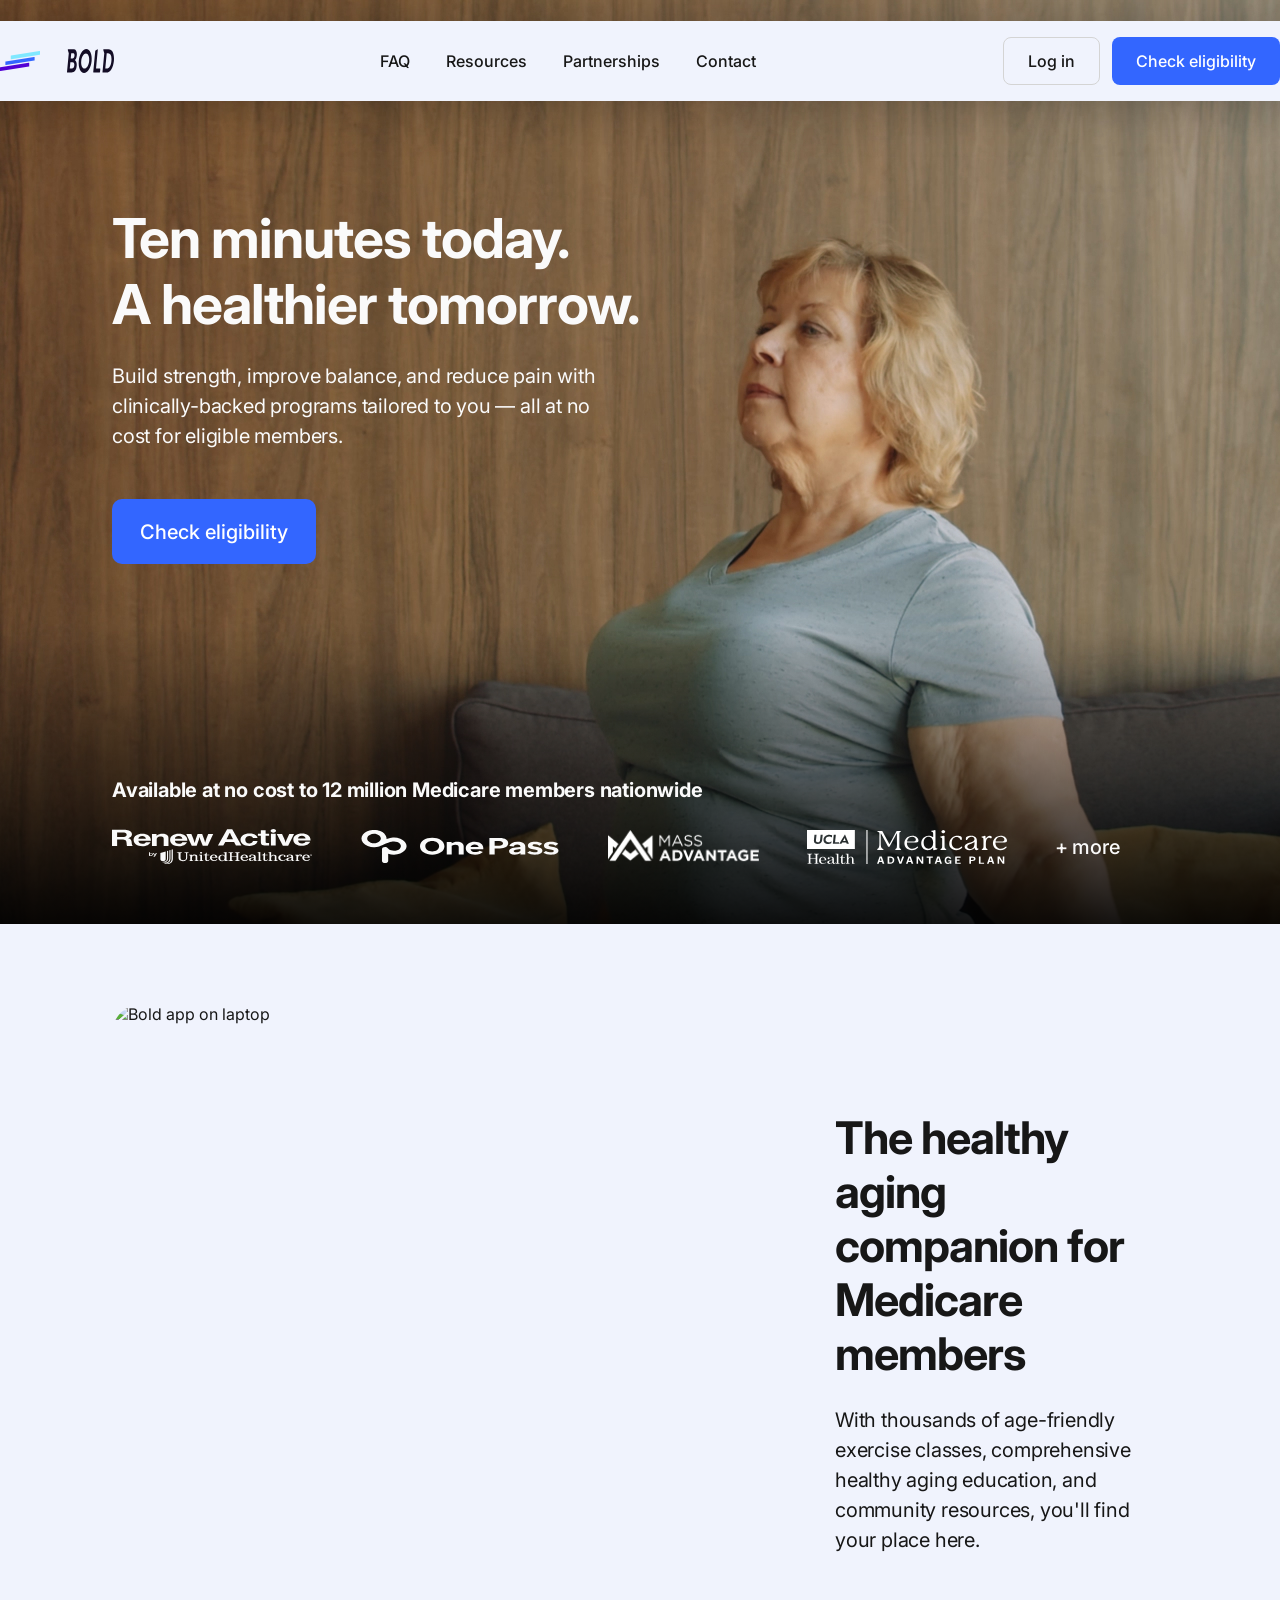
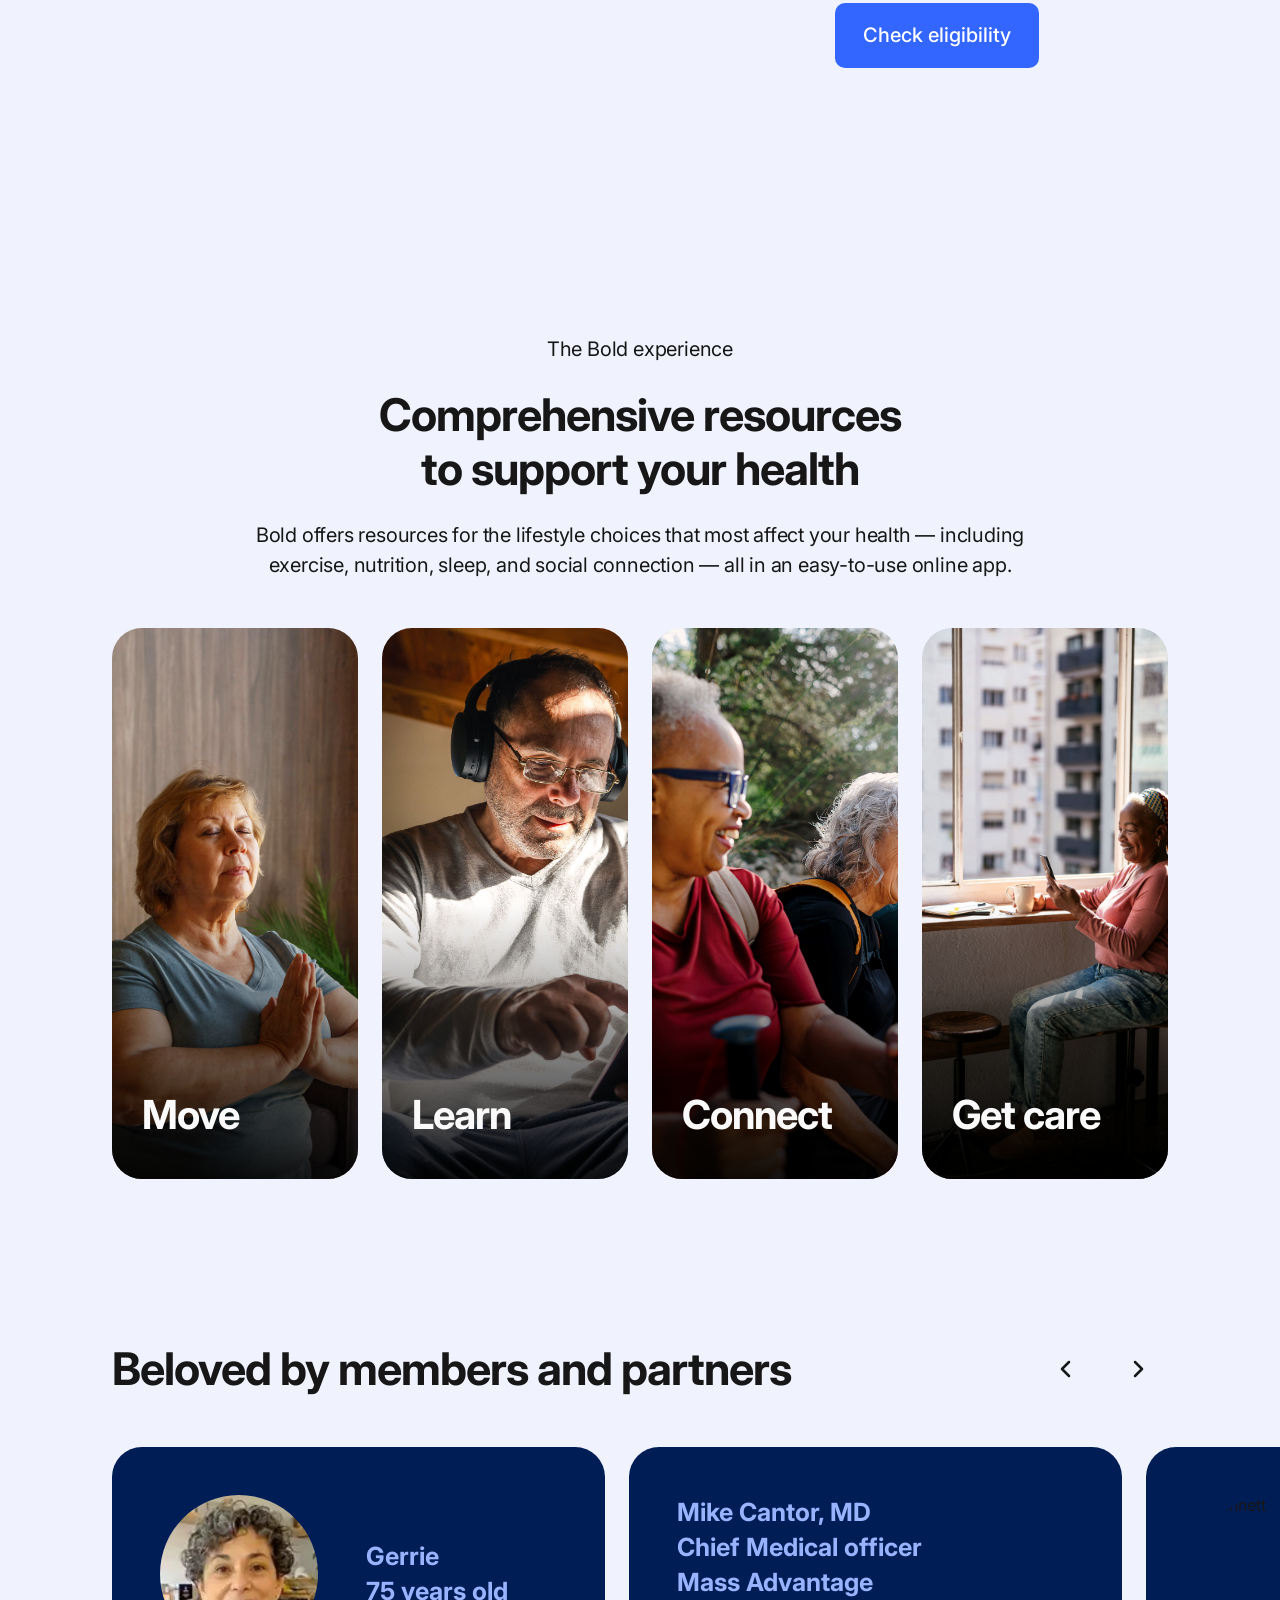
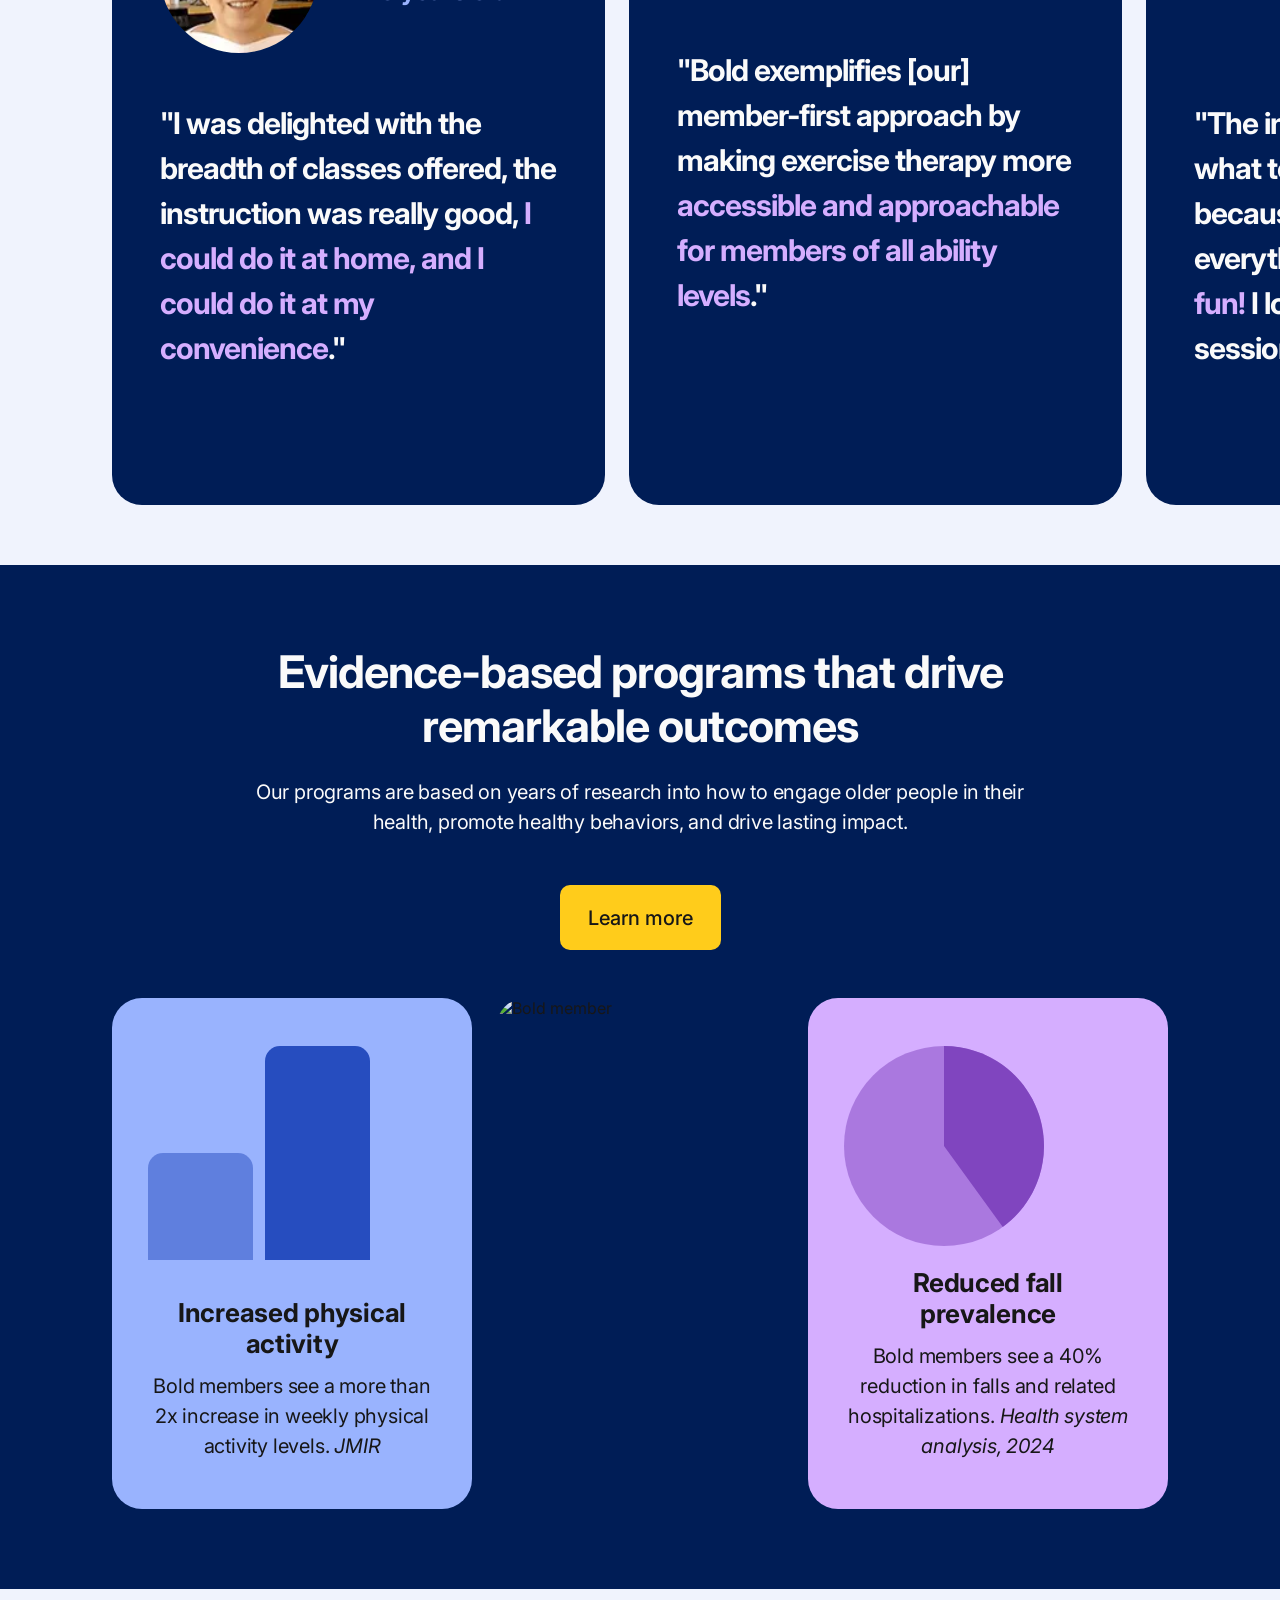
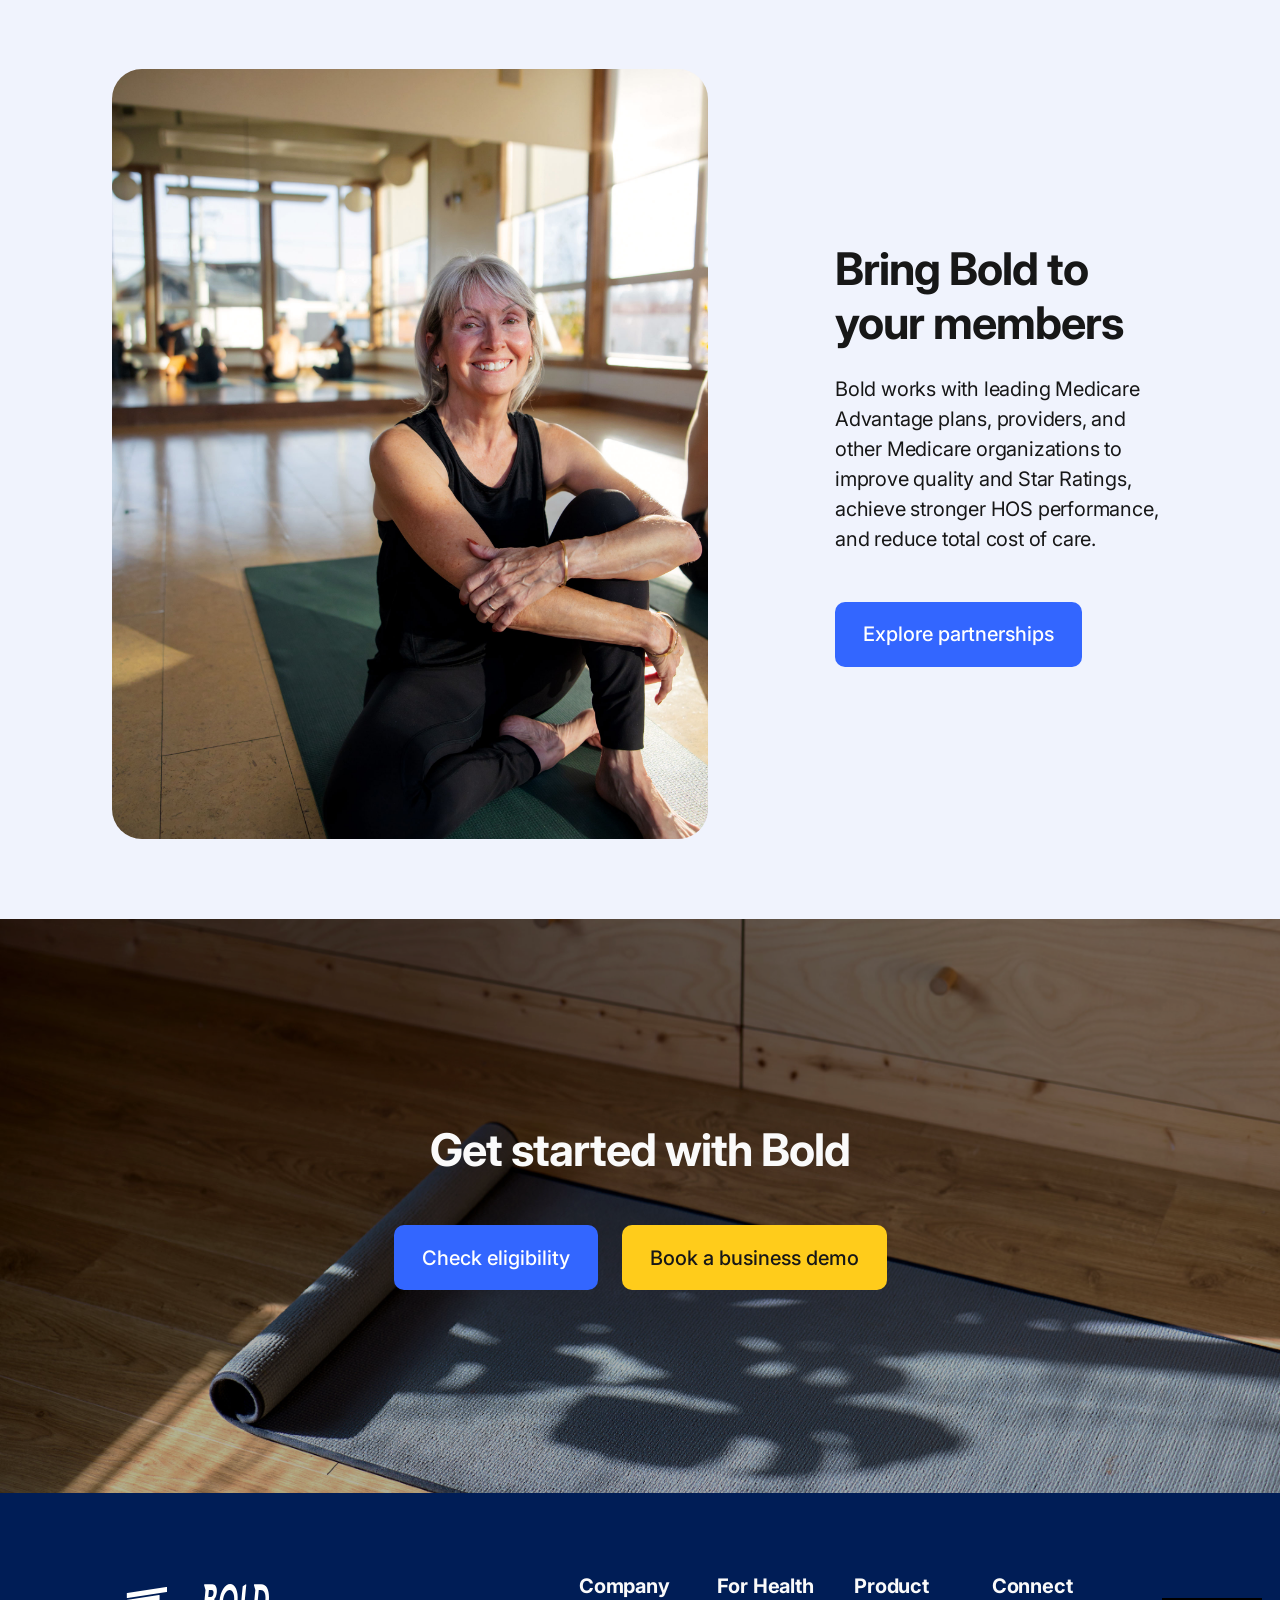
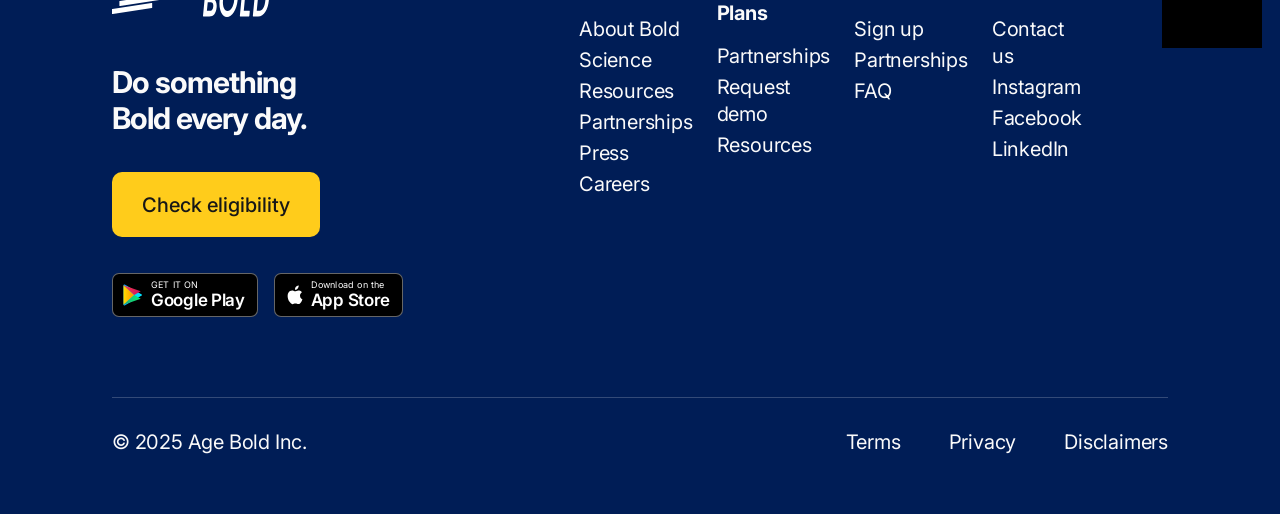
==== dynamic-header/index.html @ 6c3a30f9 "uploading folder dynamic header" ====
<!DOCTYPE html>
<html lang="en">
<head>
  <meta charset="UTF-8" />
  <meta name="viewport" content="width=device-width, initial-scale=1.0" />
  <title>Bold – Ten minutes today. A healthier tomorrow.</title>
  <link rel="preconnect" href="https://fonts.googleapis.com" />
  <link rel="preconnect" href="https://fonts.gstatic.com" crossorigin />
  <link href="https://fonts.googleapis.com/css2?family=Inter:wght@400;500;600;700;800;900&display=swap" rel="stylesheet" />
  <style>
    /* ── RESET ─────────────────────────────────────────── */
    *, *::before, *::after { box-sizing: border-box; margin: 0; padding: 0; }
    html { scroll-behavior: smooth; }
    body {
      font-family: 'Inter', system-ui, -apple-system, sans-serif;
      background: #f0f3fd;
      color: #171717;
      -webkit-font-smoothing: antialiased;
      min-width: 1280px;
    }
    img { display: block; }
    a { text-decoration: none; color: inherit; }
    button { cursor: pointer; font-family: inherit; border: none; background: none; }

    /* ── SHARED BUTTONS ─────────────────────────────────── */
    .btn-blue {
      display: inline-flex; align-items: center; justify-content: center;
      background: #3366ff; color: #fff;
      font-size: 20px; font-weight: 500; font-family: 'Inter', sans-serif;
      border-radius: 10px; height: 65px; padding: 0 28px;
      border: none; cursor: pointer; transition: background .15s;
      white-space: nowrap;
    }
    .btn-blue:hover { background: #2255ee; }
    .btn-yellow {
      display: inline-flex; align-items: center; justify-content: center;
      background: #ffcc1b; color: #171717;
      font-size: 20px; font-weight: 500; font-family: 'Inter', sans-serif;
      border-radius: 10px; height: 65px; padding: 0 28px;
      border: none; cursor: pointer; white-space: nowrap;
    }

    /* ── FLOATING NAV ──────────────────────────────────── */
    .nav-wrap {
      position: fixed; top: 21px; left: 50%;
      transform: translateX(-50%);
      width: 1360px; z-index: 100;
    }
    .nav-bar {
      background: #f0f3fd;
      border-radius: 10px;
      box-shadow: 0 4px 50px rgba(0, 0, 0, 0.25);
      height: 80px;
      display: flex; align-items: center;
      padding: 0 40px;
    }
    /* Logo: exact Figma structure — wrapper divs + image fills */
    .nav-logo {
      position: relative; width: 133px; height: 40px;
      flex-shrink: 0; display: block; overflow: hidden;
    }
    .nav-logo-lines {
      position: absolute; top: 0; right: 69.76%; bottom: 0; left: 0;
    }
    .nav-logo-lines img,
    .nav-logo-text img {
      position: absolute; inset: 0;
      width: 100%; height: 100%; max-width: none; object-fit: contain;
    }
    .nav-logo-text {
      position: absolute; top: 20.94%; right: 0; bottom: 20.53%; left: 36.57%;
    }
    .nav-links {
      display: flex; align-items: center; gap: 4px;
      margin: 0 auto;
    }
    .nav-links a {
      padding: 12px 16px;
      font-size: 16px; font-weight: 500; color: #171717;
      border-radius: 12px; transition: background .15s;
    }
    .nav-links a:hover { background: rgba(0, 0, 0, 0.06); }
    .nav-actions { display: flex; gap: 12px; align-items: center; flex-shrink: 0; }
    .nav-login {
      border: 1px solid #d4d4d4; border-radius: 8px;
      font-size: 16px; font-weight: 500; color: #171717;
      padding: 0 24px; height: 48px; background: transparent;
      display: inline-flex; align-items: center;
    }
    .nav-signup {
      background: #3366ff; border-radius: 8px;
      font-size: 16px; font-weight: 500; color: #fff;
      padding: 0 24px; height: 48px;
      display: inline-flex; align-items: center;
      transition: background .15s;
    }
    .nav-signup:hover { background: #2255ee; }
    .nav-enroll { display: none; }
    .nav-hamburger { display: none; }

    /* ── HERO ───────────────────────────────────────────── */
    .hero {
      position: relative; width: 100%; height: 924px; overflow: hidden;
      background: #2a2118; /* dark warm fallback while photo loads */
    }
    .hero-bg {
      position: absolute; inset: 0;
      width: 100%; height: 100%; object-fit: cover; object-position: center;
      max-width: none;
    }
    .hero-gradient {
      position: absolute; bottom: 0; left: 0; right: 0; height: 300px;
      background: linear-gradient(to bottom, rgba(0,0,0,0) 0%, rgba(0,0,0,0.9) 100%);
      pointer-events: none;
    }
    .hero-content {
      position: absolute; left: 112px; top: 205px; width: 568px;
    }
    .hero-title {
      font-size: 55px; font-weight: 700; color: #fafafa;
      line-height: 1.2; letter-spacing: -1px;
      margin-bottom: 24px;
    }
    .hero-sub {
      font-size: 20px; font-weight: 400; color: #fafafa;
      line-height: 30px; letter-spacing: -0.2px;
      max-width: 503px; margin-bottom: 48px;
    }
    .hero-bottom {
      position: absolute; left: 112px; bottom: 60px;
    }
    .hero-available {
      font-size: 20px; font-weight: 700; color: #fafafa;
      letter-spacing: -0.2px; line-height: 30px; margin-bottom: 24px;
    }
    .hero-partners {
      display: flex; align-items: center; gap: 48px;
    }
    .hero-partners img { height: 35px; width: auto; max-width: 200px; }
    .hero-more {
      font-size: 20px; font-weight: 500; color: #fafafa; letter-spacing: -0.2px;
    }
    .hero-bg-mobile { display: none; }
    .hero-partners-strip { display: none; }
    .res-card-content { display: none; }
    .res-carousel-nav { display: none; }
    .mobile-menu { display: none; }

    /* ── MODULE 2 – HEALTHY AGING ───────────────────────── */
    .mod-healthy {
      background: #f0f3fd;
      padding: 80px 0;
    }
    .mod-healthy-inner {
      max-width: 1440px; margin: 0 auto; padding: 0 112px;
      display: flex; align-items: center; gap: 127px;
    }
    .mod-photo-frame {
      width: 596px; height: 770px;
      border-radius: 30px; overflow: hidden;
      flex-shrink: 0; position: relative;
    }
    .mod-photo-frame img {
      position: absolute;
      width: 100%; height: 100%; object-fit: cover;
      max-width: none;
    }
    .mod-text { flex: 1; }
    .section-title {
      font-size: 45px; font-weight: 700; color: #171717;
      line-height: 1.2; letter-spacing: -1px; margin-bottom: 24px;
    }
    .section-body {
      font-size: 20px; font-weight: 400; color: #171717;
      line-height: 30px; letter-spacing: -0.2px; margin-bottom: 48px;
    }

    /* ── RESOURCES ─────────────────────────────────────── */
    .resources {
      background: #f0f3fd;
      padding: 0 0 80px;
    }
    .resources-inner {
      max-width: 1440px; margin: 0 auto; padding: 0 112px;
    }
    .resources-header {
      max-width: 802px; margin: 0 auto 48px; text-align: center;
      padding-top: 80px;
    }
    .resources-eyebrow {
      font-size: 20px; font-weight: 400; color: #171717;
      letter-spacing: -0.2px; line-height: 30px; margin-bottom: 24px;
    }
    .resources-title {
      font-size: 45px; font-weight: 700; color: #171717;
      line-height: 1.2; letter-spacing: -1px; margin-bottom: 24px;
    }
    .resources-body {
      font-size: 20px; font-weight: 400; color: #171717;
      line-height: 30px; letter-spacing: -0.2px;
    }
    .resource-cards { }
    .resource-cards-inner {
      display: flex; gap: 24px;
    }
    .res-card {
      flex: 1; height: 551px; border-radius: 30px; overflow: hidden;
      position: relative; display: flex; align-items: flex-end; padding: 30px 30px 40px;
    }
    .res-card-bg {
      position: absolute; inset: 0;
      width: 100%; height: 100%; object-fit: cover; max-width: none;
    }
    .res-card-grad {
      position: absolute; inset: 0;
      background: linear-gradient(to bottom, rgba(0,0,0,0) 50%, rgba(0,0,0,0.9) 100%);
    }
    .res-card-label {
      position: relative; z-index: 1;
      font-size: 40px; font-weight: 700; color: #fafafa;
      letter-spacing: -1px; line-height: 1.2;
    }

    /* ── TESTIMONIALS ──────────────────────────────────── */
    .testimonials {
      background: #f0f3fd;
      padding: 80px 0 60px;
    }
    .testi-header {
      max-width: 1440px; margin: 0 auto; padding: 0 112px 48px;
      display: flex; align-items: center; justify-content: space-between;
    }
    .testi-heading {
      font-size: 45px; font-weight: 700; color: #171717;
      letter-spacing: -1px; line-height: 1.2;
    }
    .testi-nav-btns { display: flex; gap: 12px; }
    .testi-nav-btn {
      width: 60px; height: 60px; border-radius: 50%;
      display: flex; align-items: center; justify-content: center;
      transition: background .15s; flex-shrink: 0;
    }
    .testi-nav-btn:hover { background: rgba(0,0,0,0.08); }
    .testi-track-wrap {
      overflow: hidden; padding: 0 112px;
    }
    .testi-track {
      display: flex; gap: 24px;
      transition: transform 0.4s cubic-bezier(.4,0,.2,1);
    }
    .testi-card {
      flex-shrink: 0; width: 493px; height: 658px;
      background: #001d56; border-radius: 30px;
      padding: 48px; display: flex; flex-direction: column; gap: 48px;
    }
    .testi-person {
      display: flex; align-items: center; gap: 48px;
    }
    .testi-avatar {
      width: 158px; height: 158px; border-radius: 50%;
      overflow: hidden; flex-shrink: 0;
    }
    .testi-avatar img {
      width: 100%; height: 100%; object-fit: cover;
    }
    .testi-name {
      font-size: 25px; font-weight: 700; color: #99b3fe; line-height: 35px;
    }
    .testi-quote {
      font-size: 30px; font-weight: 700; color: #fafafa;
      line-height: 45px; letter-spacing: -1px;
    }
    .testi-quote .hl { color: #d5aeff; }

    /* ── EVIDENCE ──────────────────────────────────────── */
    .evidence {
      background: #001d56;
      padding: 80px 0;
    }
    .evidence-inner {
      max-width: 1440px; margin: 0 auto; padding: 0 112px;
    }
    .evidence-header {
      max-width: 802px; margin: 0 auto 48px; text-align: center;
    }
    .evidence-title {
      font-size: 45px; font-weight: 700; color: #fafafa;
      line-height: 1.2; letter-spacing: -1px; margin-bottom: 24px;
    }
    .evidence-body {
      font-size: 20px; font-weight: 400; color: #fafafa;
      line-height: 30px; letter-spacing: -0.2px; margin-bottom: 48px;
    }
    .evidence-cards {
      display: flex; gap: 24px; min-height: 511px;
    }
    .ev-card {
      flex: 1; border-radius: 30px; overflow: hidden;
      position: relative; min-height: 511px;
    }
    .ev-card-periwinkle {
      background: #99b3fe;
      display: flex; flex-direction: column; padding: 48px 36px;
    }
    .ev-card-lavender {
      background: #d5aeff;
      display: flex; flex-direction: column; padding: 48px 36px;
    }
    .ev-bar-chart {
      display: flex; align-items: flex-end; gap: 12px;
      height: 214px; margin-bottom: 12px;
    }
    .ev-bar {
      width: 105px;
      border-radius: 15px 15px 0 0;
    }
    .ev-stat-title {
      font-size: 26px; font-weight: 700; color: #171717;
      letter-spacing: -0.26px; line-height: 1.2;
      text-align: center; margin-top: auto; margin-bottom: 12px;
    }
    .ev-stat-body {
      font-size: 20px; font-weight: 400; color: #171717;
      line-height: 30px; letter-spacing: -0.2px; text-align: center;
    }
    .ev-card-photo img {
      position: absolute; inset: 0;
      width: 100%; height: 100%; object-fit: cover; max-width: none;
    }
    .ev-pie { width: 200px; height: 200px; margin-bottom: 12px; }

    /* ── BRING BOLD ────────────────────────────────────── */
    .bring {
      background: #f0f3fd;
      padding: 80px 0;
    }
    .bring-inner {
      max-width: 1440px; margin: 0 auto; padding: 0 112px;
      display: flex; align-items: center; gap: 127px;
    }
    .bring-photo {
      width: 596px; height: 770px;
      border-radius: 30px; overflow: hidden;
      flex-shrink: 0; position: relative;
    }
    .bring-photo img {
      position: absolute; inset: 0;
      width: 100%; height: 100%; object-fit: cover; max-width: none;
    }
    .bring-text { flex: 1; }

    /* ── GET STARTED CTA ───────────────────────────────── */
    .cta {
      position: relative; height: 574px; overflow: hidden;
    }
    .cta-bg {
      position: absolute; inset: 0; background: #99b3fe;
    }
    .cta-bg img {
      position: absolute; inset: 0;
      width: 100%; height: 100%; object-fit: cover; max-width: none;
    }
    .cta-overlay {
      position: absolute; inset: 0;
      background: rgba(0, 0, 0, 0.3);
    }
    .cta-content {
      position: relative; z-index: 1; height: 100%;
      display: flex; flex-direction: column;
      align-items: center; justify-content: center; gap: 48px;
    }
    .cta-title {
      font-size: 45px; font-weight: 700; color: #fafafa;
      letter-spacing: -1px; text-align: center;
    }
    .cta-btns { display: flex; gap: 24px; }

    /* ── FOOTER ────────────────────────────────────────── */
    .footer {
      background: #001d56;
      padding: 80px 0 60px;
    }
    .footer-inner {
      max-width: 1440px; margin: 0 auto; padding: 0 112px;
    }
    .footer-top {
      display: flex; gap: 80px; margin-bottom: 80px; align-items: flex-start;
    }
    .footer-brand { flex-shrink: 0; width: 387px; }
    .footer-logo {
      position: relative; width: 183px; height: 55px;
      display: block; margin-bottom: 36px; overflow: hidden;
    }
    .footer-logo .logo-lines {
      position: absolute; top: 0; left: 0; right: 70%; bottom: 0;
    }
    .footer-logo .logo-text {
      position: absolute; top: 20%; left: 36%; right: 0; bottom: 20%;
    }
    .footer-logo .logo-lines img,
    .footer-logo .logo-text img {
      position: absolute; inset: 0;
      width: 100%; height: 100%; max-width: none; object-fit: contain;
    }
    .footer-tagline {
      font-size: 30px; font-weight: 700; color: #fafafa;
      line-height: 1.2; letter-spacing: -1px; margin-bottom: 36px;
    }
    .footer-badges {
      display: flex; gap: 16px; margin-top: 36px;
    }
    .store-badge {
      display: inline-flex; align-items: center; gap: 8px;
      background: #000; border: 1px solid rgba(255,255,255,0.4);
      border-radius: 7px; padding: 6px 12px 6px 10px;
      text-decoration: none; color: #fff; height: 44px;
      flex-shrink: 0;
    }
    .store-badge:hover { background: #1a1a1a; }
    .store-badge-icon { flex-shrink: 0; display: flex; align-items: center; }
    .store-badge-text { display: flex; flex-direction: column; }
    .store-badge-small { font-size: 9px; font-weight: 400; color: #fff; line-height: 1.2; letter-spacing: 0.02em; }
    .store-badge-large { font-size: 17px; font-weight: 600; color: #fff; line-height: 1.1; letter-spacing: -0.3px; }
    .footer-cols {
      flex: 1; display: grid;
      grid-template-columns: repeat(4, 1fr); gap: 24px;
    }
    .footer-col-heading {
      font-size: 20px; font-weight: 700; color: #fafafa;
      letter-spacing: -0.2px; line-height: 1.35; margin-bottom: 16px;
      background: none; border: none; padding: 0; font-family: inherit;
      display: block; text-align: left; cursor: default;
    }
    .footer-caret { display: none; }
    .footer-col-links { display: block; }
    .footer-col a {
      display: block; font-size: 20px; font-weight: 400; color: #fafafa;
      letter-spacing: -0.2px; line-height: 1.35; margin-bottom: 4px;
      transition: color .15s;
    }
    .footer-col a:hover { color: #99b3fe; }
    .footer-trust {
      flex-shrink: 0; display: flex; flex-direction: column;
      align-items: flex-end; gap: 12px; justify-content: flex-end;
    }
    .footer-trust-row { display: flex; gap: 40px; }
    .footer-trust img { width: 100px; height: 100px; object-fit: contain; }
    .footer-divider {
      border: none; border-top: 1px solid rgba(255,255,255,0.2);
      margin: 0 0 32px;
    }
    .footer-bottom {
      display: flex; align-items: center; justify-content: space-between;
    }
    .footer-copy {
      font-size: 20px; font-weight: 400; color: #fafafa; letter-spacing: -0.2px;
    }
    .footer-legal { display: flex; gap: 48px; }
    .footer-legal a {
      font-size: 20px; font-weight: 400; color: #fafafa;
      letter-spacing: -0.2px; transition: color .15s;
    }
    .footer-legal a:hover { color: #99b3fe; }

/* ── MOBILE RESPONSIVE ─────────────────────────────── */
@media (max-width: 767px) {
  body { min-width: 0; }

  /* NAV */
  .nav-wrap {
    position: fixed; top: 0; left: 0; right: 0; width: 100%;
    transform: none;
  }
  .nav-bar {
    border-radius: 0; height: 50px; padding: 0 20px;
    border-bottom: 1px solid #e5e5e5; background: #fcfcfc;
    box-shadow: none;
    justify-content: space-between;
  }
  .nav-logo { width: 89px; height: 27px; }
  .nav-links { display: none; }
  .nav-login {
    display: inline-flex; height: auto;
    padding: 10px 12px; border-radius: 12px;
    font-size: 16px; font-weight: 600; color: #140d26;
    background: #fff; border: 1px solid #e5e5e5;
    box-shadow: 0 1px 2px rgba(16,24,40,0.05);
  }
  .nav-signup { display: none; }
  .nav-enroll {
    display: inline-flex; align-items: center; height: auto;
    padding: 10px 12px; border-radius: 12px;
    font-size: 16px; font-weight: 600; color: #fff;
    background: #3366ff; text-decoration: none;
  }
  .nav-hamburger {
    display: flex; align-items: center; justify-content: center;
    width: 30px; height: 30px; background: none; border: none;
    padding: 0; cursor: pointer;
  }
  .nav-hamburger img { width: 30px; height: 30px; }

  /* MOBILE MENU */
  .mobile-menu {
    position: fixed; top: 50px; left: 0; right: 0; bottom: 0;
    background: #fff; z-index: 99; padding: 24px 20px;
    display: none; flex-direction: column; gap: 0;
    border-top: 1px solid #e5e5e5;
  }
  .mobile-menu.open { display: flex; }
  .mobile-menu a:not(.btn-blue):not(.btn-ghost-mobile) {
    font-size: 18px; font-weight: 600; color: #171717;
    padding: 16px 0; border-bottom: 1px solid #f0f0f0;
    display: block;
  }
  .mobile-menu-btns {
    display: flex; flex-direction: column; gap: 12px;
    margin-top: 24px;
  }
  .btn-ghost-mobile {
    display: flex; align-items: center; justify-content: center;
    height: 48px; border: 1.5px solid #d4d4d4; border-radius: 10px;
    font-size: 16px; font-weight: 600; color: #171717;
  }
  .mobile-menu .btn-blue { height: 48px; font-size: 16px; width: 100%; border-radius: 10px; }

  /* HERO */
  .hero { height: 592px; margin-top: 50px; background: #2a2118; }
  .hero-bg { display: none; }
  .hero-bg-mobile {
    display: block;
    position: absolute; inset: 0;
    width: 100%; height: 100%; object-fit: cover; object-position: 70% center; max-width: none;
  }
  .hero-content {
    left: 25px; right: 25px; width: auto;
    top: auto; bottom: 49px;
  }
  .hero-title { font-size: 30px; line-height: 36px; letter-spacing: -0.5px; margin-bottom: 24px; }
  .hero-sub { font-size: 16px; line-height: 24px; letter-spacing: -0.16px; margin-bottom: 30px; max-width: none; }
  .hero-content .btn-blue { height: 48px; font-size: 16px; width: 100%; border-radius: 10px; }
  .hero-bottom { display: none; }
  .hero-gradient { height: 200px; }

  /* HERO PARTNER STRIP */
  .hero-partners-strip {
    background: #f0f3fd; padding: 30px 25px;
    display: flex; flex-direction: column; gap: 24px; align-items: center;
  }
  .hero-available-strip {
    font-size: 17px; font-weight: 700; color: #171717;
    line-height: 24px; text-align: center;
  }
  .hero-partners-row {
    display: flex; align-items: center; justify-content: center;
    flex-wrap: wrap; gap: 17px;
  }
  .hero-partners-row img { height: 20px; width: auto; max-width: 120px; filter: brightness(0); }
  .hero-more-strip { font-size: 17px; font-weight: 400; color: #171717; }

  /* MODULE 2 */
  .mod-healthy { padding: 72px 0; }
  .mod-healthy-inner {
    flex-direction: column; align-items: center;
    padding: 0 25px; gap: 30px;
  }
  .mod-photo-frame { width: 325px; height: 325px; border-radius: 20px; flex-shrink: 0; }
  .mod-text { text-align: center; }
  .section-title { font-size: 30px; line-height: 36px; letter-spacing: -0.5px; margin-bottom: 24px; }
  .section-body { font-size: 16px; line-height: 24px; letter-spacing: -0.16px; margin-bottom: 24px; }
  .mod-text .btn-blue { height: 48px; font-size: 16px; width: 275px; border-radius: 10px; }

  /* RESOURCES */
  .resources { padding: 0 0 72px; }
  .resources-inner { padding: 0 25px; }
  .resources-header { max-width: none; padding-top: 72px; margin-bottom: 30px; }
  .resources-eyebrow { font-size: 16px; line-height: 24px; letter-spacing: -0.16px; margin-bottom: 24px; }
  .resources-title { font-size: 30px; line-height: 36px; letter-spacing: -0.5px; margin-bottom: 24px; }
  .resources-body { font-size: 16px; line-height: 24px; letter-spacing: -0.16px; }
  .resource-cards {
    overflow: hidden;
  }
  .resource-cards-inner {
    display: flex; gap: 0;
    transition: transform 0.4s cubic-bezier(.4,0,.2,1);
  }
  .res-card {
    flex: none; width: 325px; height: 433px; border-radius: 20px;
    padding: 24px; justify-content: flex-end; flex-direction: column;
    gap: 24px;
  }
  .res-card-label { display: none; }
  .res-card-content { display: flex; flex-direction: column; gap: 24px; position: relative; z-index: 1; }
  .res-card-title { font-size: 30px; font-weight: 700; color: #fafafa; line-height: 36px; }
  .res-card-desc { font-size: 14px; font-weight: 400; color: #fafafa; line-height: 20px; }
  .res-card-cta { height: 48px; font-size: 16px; width: 100%; border-radius: 10px; }
  .res-carousel-nav {
    display: flex; gap: 10px; justify-content: center; margin-top: 24px;
  }
  .res-nav-btn {
    width: 32px; height: 32px; border-radius: 50%;
    display: flex; align-items: center; justify-content: center;
    background: none; border: none; cursor: pointer; padding: 0;
  }
  .res-nav-btn img { width: 32px; height: 32px; }

  /* TESTIMONIALS */
  .testimonials { padding: 72px 0 72px; }
  .testi-header { padding: 0 25px 30px; flex-direction: column; align-items: flex-start; gap: 16px; }
  .testi-heading { font-size: 30px; line-height: 36px; letter-spacing: -0.5px; }
  .testi-nav-btns { margin-top: 0; }
  .testi-nav-btn { width: 32px; height: 32px; }
  .testi-track-wrap { padding: 0 25px; }
  .testi-card {
    width: 325px; height: 433px; border-radius: 20px;
    padding: 25px; gap: 48px;
  }
  .testi-person { gap: 24px; }
  .testi-avatar { width: 72px; height: 72px; }
  .testi-name { font-size: 20px; line-height: 28px; }
  .testi-quote { font-size: 20px; line-height: 30px; letter-spacing: -0.2px; }

  /* EVIDENCE */
  .evidence { padding: 72px 25px; }
  .evidence-inner { padding: 0; max-width: none; }
  .evidence-header { max-width: none; margin-bottom: 30px; }
  .evidence-title { font-size: 30px; line-height: 36px; letter-spacing: -0.5px; margin-bottom: 24px; }
  .evidence-body { font-size: 16px; line-height: 24px; letter-spacing: -0.16px; margin-bottom: 30px; }
  .evidence-header .btn-yellow { height: 48px; font-size: 16px; width: 275px; border-radius: 10px; }
  .evidence-cards { flex-direction: column; gap: 12px; min-height: 0; }
  .ev-card { min-height: 0; border-radius: 20px; }
  .ev-card-periwinkle, .ev-card-lavender { padding: 25px; }
  .ev-bar-chart { display: none; }
  .ev-card-photo { display: none; }
  .ev-pie { display: none; }
  .ev-stat-title { font-size: 26px; margin-top: 0; margin-bottom: 12px; text-align: left; }
  .ev-stat-body { font-size: 16px; line-height: 24px; text-align: left; }

  /* BRING BOLD */
  .bring { padding: 72px 0; }
  .bring-inner { flex-direction: column; align-items: center; padding: 0 25px; gap: 30px; }
  .bring-photo { width: 325px; height: 325px; border-radius: 20px; }
  .bring-text { text-align: center; }
  .bring-text .btn-blue { height: 48px; font-size: 16px; width: 275px; border-radius: 10px; }

  /* CTA */
  .cta { height: 468px; }
  .cta-content { gap: 30px; padding: 0 25px; }
  .cta-title { font-size: 30px; line-height: 36px; letter-spacing: -0.5px; }
  .cta-btns { flex-direction: column; gap: 12px; width: 275px; }
  .cta-btns .btn-blue, .cta-btns .btn-yellow { height: 48px; font-size: 16px; width: 100%; border-radius: 10px; }

  /* FOOTER */
  .footer { padding: 72px 0 60px; }
  .footer-inner { padding: 0; }
  .footer-top { flex-direction: column; gap: 0; margin-bottom: 0; }
  .footer-brand { width: auto; padding: 0 50px; margin-bottom: 48px; }
  .footer-logo { width: 130px; height: 39px; margin-bottom: 30px; }
  .footer-tagline { font-size: 30px; line-height: 36px; margin-bottom: 30px; }
  .footer-brand .btn-yellow { width: 275px; height: 48px; font-size: 16px; border-radius: 10px; }
  .footer-badges { margin-top: 24px; }
  .store-badge { height: 41px; padding: 5px 10px 5px 8px; }
  .store-badge-large { font-size: 15px; }
  .footer-cols { grid-template-columns: 1fr; gap: 0; padding: 0; }
  .footer-col { border-top: 1px solid rgba(255,255,255,0.15); }
  .footer-col-heading {
    display: flex; align-items: center; justify-content: space-between;
    width: 100%; font-size: 16px; font-weight: 700; color: #fafafa;
    padding: 16px 50px; background: none; border: none; cursor: pointer;
    font-family: inherit; text-align: left;
  }
  .footer-caret { width: 32px; height: 32px; transition: transform .2s; }
  .footer-col-heading.open .footer-caret { transform: rotate(180deg); }
  .footer-col-links { display: none; padding: 0 50px 16px; }
  .footer-col-links.open { display: block; }
  .footer-col a {
    font-size: 16px; line-height: 24px; padding: 4px 0; margin-bottom: 8px;
  }
  .footer-trust { padding: 0 50px; margin: 48px 0; align-items: flex-start; }
  .footer-trust-row { gap: 24px; }
  .footer-trust img { width: 72px; height: 72px; }
  .footer-divider { margin: 0 50px 24px; }
  .footer-bottom { flex-direction: column; align-items: flex-start; gap: 8px; padding: 0 50px; }
  .footer-copy { font-size: 16px; }
  .footer-legal { gap: 27px; }
  .footer-legal a { font-size: 16px; }
}
  </style>
</head>
<body>

<!-- ══════════════════════════════════════════════════════
     FLOATING NAV
══════════════════════════════════════════════════════ -->
<div class="nav-wrap">
  <nav class="nav-bar">
    <a href="index.html" class="nav-logo">
      <div class="nav-logo-lines">
        <img src="nav-logo-lines.svg" alt="" />
      </div>
      <div class="nav-logo-text">
        <img src="nav-logo-text.svg" alt="BOLD" />
      </div>
    </a>
    <div class="nav-links">
      <a href="#">FAQ</a>
      <a href="#">Resources</a>
      <a href="#">Partnerships</a>
      <a href="#">Contact</a>
    </div>
    <div class="nav-actions">
      <a href="sign-in.html" class="nav-login">Log in</a>
      <a href="check-eligibility.html" class="nav-signup">Check eligibility</a>
      <a href="check-eligibility.html" class="nav-enroll">Enroll</a>
      <button class="nav-hamburger" onclick="toggleMenu()" aria-label="Menu">
        <img src="icon-menu.svg" alt="" />
      </button>
    </div>
  </nav>
</div><!-- end nav-wrap -->
<!-- Mobile menu -->
<div class="mobile-menu" id="mobile-menu">
  <a href="#">FAQ</a>
  <a href="#">Resources</a>
  <a href="#">Partnerships</a>
  <a href="#">Contact</a>
  <div class="mobile-menu-btns">
    <a href="sign-in.html" class="btn-ghost-mobile">Log in</a>
    <a href="check-eligibility.html" class="btn-blue">Check eligibility</a>
  </div>
</div>

<!-- ══════════════════════════════════════════════════════
     HERO
══════════════════════════════════════════════════════ -->
<section class="hero">
  <img class="hero-bg" src="hero-bg.jpg" alt="" />
  <img class="hero-bg-mobile" src="hero-bg.jpg" alt="" />
  <div class="hero-gradient"></div>

  <div class="hero-content">
    <h1 class="hero-title">Ten minutes today.<br>A healthier tomorrow.</h1>
    <p class="hero-sub">Build strength, improve balance, and reduce pain with clinically-backed programs tailored to you — all at no cost for eligible members.</p>
    <a href="check-eligibility.html" class="btn-blue">Check eligibility</a>
  </div>

  <div class="hero-bottom">
    <p class="hero-available">Available at no cost to 12 million Medicare members nationwide</p>
    <div class="hero-partners">
      <img src="partner-renewactive.svg" alt="Renew Active by UnitedHealthcare" />
      <img src="partner-onepass.svg" alt="OnePass" />
      <img src="partner-massadvantage.png" alt="Mass Advantage" style="height:34px" />
      <img src="partner-ucla.svg" alt="UCLA Medicare Advantage Plan" style="height:34px" />
      <span class="hero-more">+ more</span>
    </div>
  </div>
</section>

<!-- Mobile partner strip (shown below hero on mobile only) -->
<div class="hero-partners-strip">
  <p class="hero-available-strip">Available at no cost to 12 million Medicare members nationwide</p>
  <div class="hero-partners-row">
    <img src="partner-renewactive.svg" alt="Renew Active" />
    <img src="partner-onepass.svg" alt="OnePass" />
    <img src="partner-massadvantage.png" alt="Mass Advantage" />
    <img src="partner-ucla.svg" alt="UCLA" />
    <span class="hero-more-strip">+ more</span>
  </div>
</div>

<!-- ══════════════════════════════════════════════════════
     MODULE 2 – THE HEALTHY AGING COMPANION
══════════════════════════════════════════════════════ -->
<section class="mod-healthy">
  <div class="mod-healthy-inner">
    <div class="mod-photo-frame">
      <img src="laptop.jpg" alt="Bold app on laptop" />
    </div>
    <div class="mod-text">
      <h2 class="section-title">The healthy aging companion for Medicare members</h2>
      <p class="section-body">With thousands of age-friendly exercise classes, comprehensive healthy aging education, and community resources, you'll find your place here.</p>
      <a href="check-eligibility.html" class="btn-blue">Check eligibility</a>
    </div>
  </div>
</section>

<!-- ══════════════════════════════════════════════════════
     RESOURCES – COMPREHENSIVE RESOURCES
══════════════════════════════════════════════════════ -->
<section class="resources">
  <div class="resources-inner">
    <div class="resources-header">
      <p class="resources-eyebrow">The Bold experience</p>
      <h2 class="resources-title">Comprehensive resources<br>to support your health</h2>
      <p class="resources-body">Bold offers resources for the lifestyle choices that most affect your health — including exercise, nutrition, sleep, and social connection — all in an easy-to-use online app.</p>
    </div>
    <div class="resource-cards">
      <div class="resource-cards-inner" id="res-track">
        <div class="res-card">
          <img class="res-card-bg" src="card-move.jpg" alt="" />
          <div class="res-card-grad"></div>
          <span class="res-card-label">Move</span>
          <div class="res-card-content"><p class="res-card-title">Move</p><p class="res-card-desc">Build strength, improve balance, and reduce pain with thousands of exercise classes taught by experienced trainers.</p><a href="check-eligibility.html" class="btn-blue res-card-cta">Check eligibility</a></div>
        </div>
        <div class="res-card">
          <img class="res-card-bg" src="card-learn.jpg" alt="" />
          <div class="res-card-grad"></div>
          <span class="res-card-label">Learn</span>
          <div class="res-card-content"><p class="res-card-title">Learn</p><p class="res-card-desc">Explore nutrition, sleep, mental wellness, and more through Bold's library of expert-led healthy aging content.</p><a href="check-eligibility.html" class="btn-blue res-card-cta">Check eligibility</a></div>
        </div>
        <div class="res-card">
          <img class="res-card-bg" src="card-connect.jpg" alt="" />
          <div class="res-card-grad"></div>
          <span class="res-card-label">Connect</span>
          <div class="res-card-content"><p class="res-card-title">Connect</p><p class="res-card-desc">Find community, make friends, and share your journey with millions of Bold members across the country.</p><a href="check-eligibility.html" class="btn-blue res-card-cta">Check eligibility</a></div>
        </div>
        <div class="res-card">
          <img class="res-card-bg" src="card-getcare.jpg" alt="" />
          <div class="res-card-grad"></div>
          <span class="res-card-label">Get care</span>
          <div class="res-card-content"><p class="res-card-title">Get care</p><p class="res-card-desc">Get connected to the care you need — from telehealth to specialists — all in one convenient place.</p><a href="check-eligibility.html" class="btn-blue res-card-cta">Check eligibility</a></div>
        </div>
      </div>
      <div class="res-carousel-nav">
        <button class="res-nav-btn" onclick="slideRes(-1)" aria-label="Previous"><img src="icon-caret-left.svg" alt="" /></button>
        <button class="res-nav-btn" onclick="slideRes(1)" aria-label="Next"><img src="icon-caret-right.svg" alt="" /></button>
      </div>
    </div>
  </div>
</section>

<!-- ══════════════════════════════════════════════════════
     TESTIMONIALS – BELOVED BY MEMBERS AND PARTNERS
══════════════════════════════════════════════════════ -->
<section class="testimonials">
  <div class="testi-header">
    <h2 class="testi-heading">Beloved by members and partners</h2>
    <div class="testi-nav-btns">
      <button class="testi-nav-btn" onclick="slideTesti(-1)" aria-label="Previous">
        <svg width="24" height="24" viewBox="0 0 24 24" fill="none">
          <path d="M15 19l-7-7 7-7" stroke="#171717" stroke-width="2.5" stroke-linecap="round" stroke-linejoin="round"/>
        </svg>
      </button>
      <button class="testi-nav-btn" onclick="slideTesti(1)" aria-label="Next">
        <svg width="24" height="24" viewBox="0 0 24 24" fill="none">
          <path d="M9 5l7 7-7 7" stroke="#171717" stroke-width="2.5" stroke-linecap="round" stroke-linejoin="round"/>
        </svg>
      </button>
    </div>
  </div>
  <div class="testi-track-wrap">
    <div class="testi-track" id="testi-track">

      <!-- Card 1: Gerrie -->
      <div class="testi-card">
        <div class="testi-person">
          <div class="testi-avatar">
            <img src="photo-gerrie.jpg" alt="Gerrie" />
          </div>
          <div class="testi-name">Gerrie<br>75 years old</div>
        </div>
        <p class="testi-quote">"I was delighted with the breadth of classes offered, the instruction was really good, <span class="hl">I could do it at home, and I could do it at my convenience</span>."</p>
      </div>

      <!-- Card 2: Mike Cantor MD -->
      <div class="testi-card">
        <div class="testi-person" style="gap:0">
          <div class="testi-name" style="color:#99b3fe">Mike Cantor, MD<br>Chief Medical officer<br>Mass Advantage</div>
        </div>
        <p class="testi-quote">"Bold exemplifies [our] member-first approach by making exercise therapy more <span class="hl">accessible and approachable for members of all ability levels</span>."</p>
      </div>

      <!-- Card 3: Bennett -->
      <div class="testi-card">
        <div class="testi-person">
          <div class="testi-avatar">
            <img src="photo-bennett.jpg" alt="Bennett" />
          </div>
          <div class="testi-name">Bennett<br>66 years old</div>
        </div>
        <p class="testi-quote">"The instructors show you what to do and how to do it – because correct form means everything. <span class="hl">And they make it fun!</span> I look forward to my Bold sessions."</p>
      </div>

      <!-- Card 4: Susan -->
      <div class="testi-card">
        <div class="testi-person">
          <div class="testi-avatar">
            <img src="photo-susan.jpg" alt="Susan" />
          </div>
          <div class="testi-name">Susan<br>66 years old</div>
        </div>
        <p class="testi-quote">"I was ultimately able to do 45 minutes of moderate cardio, <span class="hl">which certainly had never before been possible</span>."</p>
      </div>

      <!-- Card 5: Kay -->
      <div class="testi-card">
        <div class="testi-person">
          <div class="testi-avatar">
            <img src="photo-kay.jpg" alt="Kay" />
          </div>
          <div class="testi-name">Kay<br>72 years old</div>
        </div>
        <p class="testi-quote">"I think having confidence in my own balance <span class="hl">helps me feel more confident in the world</span> – just going out and walking, and not worrying about falling."</p>
      </div>

    </div>
  </div>
</section>

<!-- ══════════════════════════════════════════════════════
     MODULE 5 – EVIDENCE-BASED OUTCOMES
══════════════════════════════════════════════════════ -->
<section class="evidence">
  <div class="evidence-inner">
    <div class="evidence-header">
      <h2 class="evidence-title">Evidence-based programs that drive remarkable outcomes</h2>
      <p class="evidence-body">Our programs are based on years of research into how to engage older people in their health, promote healthy behaviors, and drive lasting impact.</p>
      <a href="#" class="btn-yellow">Learn more</a>
    </div>
    <div class="evidence-cards">

      <!-- Left: periwinkle + bar chart -->
      <div class="ev-card ev-card-periwinkle">
        <div class="ev-bar-chart">
          <div class="ev-bar" style="height:107px;background:rgba(38,77,191,0.5);"></div>
          <div class="ev-bar" style="height:214px;background:#264dbf;"></div>
        </div>
        <p class="ev-stat-title">Increased physical activity</p>
        <p class="ev-stat-body">Bold members see a more than 2x increase in weekly physical activity levels. <em>JMIR</em></p>
      </div>

      <!-- Center: full photo -->
      <div class="ev-card ev-card-photo">
        <img src="evidence-center.jpg" alt="Bold member" />
      </div>

      <!-- Right: lavender + pie chart -->
      <div class="ev-card ev-card-lavender">
        <img src="evidence-pie.svg" alt="" class="ev-pie" />
        <p class="ev-stat-title">Reduced fall prevalence</p>
        <p class="ev-stat-body">Bold members see a 40% reduction in falls and related hospitalizations. <em>Health system analysis, 2024</em></p>
      </div>

    </div>
  </div>
</section>

<!-- ══════════════════════════════════════════════════════
     MODULE 6 – BRING BOLD TO YOUR MEMBERS
══════════════════════════════════════════════════════ -->
<section class="bring">
  <div class="bring-inner">
    <div class="bring-photo">
      <img src="bring-bold.jpg" alt="Bring Bold to your members" />
    </div>
    <div class="bring-text">
      <h2 class="section-title">Bring Bold to<br>your members</h2>
      <p class="section-body">Bold works with leading Medicare Advantage plans, providers, and other Medicare organizations to improve quality and Star Ratings, achieve stronger HOS performance, and reduce total cost of care.</p>
      <a href="#" class="btn-blue">Explore partnerships</a>
    </div>
  </div>
</section>

<!-- ══════════════════════════════════════════════════════
     GET STARTED CTA
══════════════════════════════════════════════════════ -->
<section class="cta">
  <div class="cta-bg">
    <img src="cta-bg.jpg" alt="" />
  </div>
  <div class="cta-overlay"></div>
  <div class="cta-content">
    <h2 class="cta-title">Get started with Bold</h2>
    <div class="cta-btns">
      <a href="check-eligibility.html" class="btn-blue">Check eligibility</a>
      <a href="#" class="btn-yellow">Book a business demo</a>
    </div>
  </div>
</section>

<!-- ══════════════════════════════════════════════════════
     FOOTER
══════════════════════════════════════════════════════ -->
<footer class="footer">
  <div class="footer-inner">
    <div class="footer-top">

      <!-- Brand column -->
      <div class="footer-brand">
        <a href="index.html" class="footer-logo">
          <div class="logo-lines"><img src="footer-logo-lines.svg" alt="" /></div>
          <div class="logo-text"><img src="footer-logo-text.svg" alt="BOLD" /></div>
        </a>
        <p class="footer-tagline">Do something<br>Bold every day.</p>
        <a href="check-eligibility.html" class="btn-yellow" style="width:208px">Check eligibility</a>
        <div class="footer-badges">
          <!-- Google Play badge -->
          <a href="#" class="store-badge" aria-label="Get it on Google Play">
            <span class="store-badge-icon">
              <svg width="20" height="22" viewBox="0 0 20 22" fill="none" xmlns="http://www.w3.org/2000/svg">
                <path d="M0.5 1.19c0-.63.71-1 1.22-.62l17 9.81a.7.7 0 0 1 0 1.22l-17 9.81c-.51.37-1.22-.01-1.22-.62V1.19z" fill="url(#gp-a)"/>
                <path d="M0.5 1.19L11.2 11 0.5 20.81V1.19z" fill="url(#gp-b)"/>
                <path d="M11.2 11L17.72 7.35 0.5 1.19 11.2 11z" fill="url(#gp-c)"/>
                <path d="M11.2 11L0.5 20.81l17.22-6.16L11.2 11z" fill="url(#gp-d)"/>
                <defs>
                  <linearGradient id="gp-a" x1="0.5" y1="11" x2="18.72" y2="11" gradientUnits="userSpaceOnUse">
                    <stop stop-color="#00A0FF"/>
                    <stop offset="0.01" stop-color="#00A1FF"/>
                    <stop offset="0.26" stop-color="#00BEFF"/>
                    <stop offset="0.51" stop-color="#00D2FF"/>
                    <stop offset="0.76" stop-color="#00DFFF"/>
                    <stop offset="1" stop-color="#00E3FF"/>
                  </linearGradient>
                  <linearGradient id="gp-b" x1="0.5" y1="11" x2="11.2" y2="11" gradientUnits="userSpaceOnUse">
                    <stop stop-color="#FFE000"/>
                    <stop offset="0.41" stop-color="#FFBD00"/>
                    <stop offset="0.78" stop-color="#FFA500"/>
                    <stop offset="1" stop-color="#FF9C00"/>
                  </linearGradient>
                  <linearGradient id="gp-c" x1="0.5" y1="5.82" x2="18.72" y2="5.82" gradientUnits="userSpaceOnUse">
                    <stop stop-color="#FF3A44"/>
                    <stop offset="1" stop-color="#C31162"/>
                  </linearGradient>
                  <linearGradient id="gp-d" x1="0.5" y1="16.18" x2="18.72" y2="16.18" gradientUnits="userSpaceOnUse">
                    <stop stop-color="#32A071"/>
                    <stop offset="0.07" stop-color="#2DA771"/>
                    <stop offset="0.48" stop-color="#15CF74"/>
                    <stop offset="0.8" stop-color="#06E775"/>
                    <stop offset="1" stop-color="#00F076"/>
                  </linearGradient>
                </defs>
              </svg>
            </span>
            <span class="store-badge-text">
              <span class="store-badge-small">GET IT ON</span>
              <span class="store-badge-large">Google Play</span>
            </span>
          </a>
          <!-- App Store badge -->
          <a href="#" class="store-badge" aria-label="Download on the App Store">
            <span class="store-badge-icon">
              <svg width="18" height="22" viewBox="0 0 18 22" fill="none" xmlns="http://www.w3.org/2000/svg">
                <path d="M14.98 11.66c-.02-2.28 1.87-3.38 1.96-3.44-1.07-1.56-2.73-1.77-3.32-1.79-1.4-.14-2.75.83-3.46.83-.72 0-1.82-.81-3-.79-1.53.02-2.95.89-3.74 2.25-1.6 2.77-.41 6.87 1.15 9.12.77 1.1 1.68 2.34 2.87 2.3 1.16-.05 1.59-.74 2.99-.74 1.39 0 1.79.74 3 .72 1.24-.02 2.03-1.12 2.79-2.23.88-1.28 1.24-2.52 1.26-2.58-.03-.01-2.47-.95-2.5-3.65z" fill="#fff"/>
                <path d="M12.74 4.4c.64-.78 1.07-1.85.95-2.93-.92.04-2.03.61-2.69 1.38-.59.68-1.11 1.77-.97 2.81 1.02.08 2.07-.52 2.71-1.26z" fill="#fff"/>
              </svg>
            </span>
            <span class="store-badge-text">
              <span class="store-badge-small">Download on the</span>
              <span class="store-badge-large">App Store</span>
            </span>
          </a>
        </div>
      </div>

      <!-- Link columns -->
      <div class="footer-cols">
        <div class="footer-col">
          <button class="footer-col-heading" onclick="toggleFooterCol(this)">Company <img src="icon-caret-down.svg" class="footer-caret" /></button>
          <div class="footer-col-links">
            <a href="#">About Bold</a>
            <a href="#">Science</a>
            <a href="#">Resources</a>
            <a href="#">Partnerships</a>
            <a href="#">Press</a>
            <a href="#">Careers</a>
          </div>
        </div>
        <div class="footer-col">
          <button class="footer-col-heading" onclick="toggleFooterCol(this)">For Health Plans <img src="icon-caret-down.svg" class="footer-caret" /></button>
          <div class="footer-col-links">
            <a href="#">Partnerships</a>
            <a href="#">Request demo</a>
            <a href="#">Resources</a>
          </div>
        </div>
        <div class="footer-col">
          <button class="footer-col-heading" onclick="toggleFooterCol(this)">Product <img src="icon-caret-down.svg" class="footer-caret" /></button>
          <div class="footer-col-links">
            <a href="#">Sign up</a>
            <a href="#">Partnerships</a>
            <a href="#">FAQ</a>
          </div>
        </div>
        <div class="footer-col">
          <button class="footer-col-heading" onclick="toggleFooterCol(this)">Connect <img src="icon-caret-down.svg" class="footer-caret" /></button>
          <div class="footer-col-links">
            <a href="#">Contact us</a>
            <a href="#">Instagram</a>
            <a href="#">Facebook</a>
            <a href="#">LinkedIn</a>
          </div>
        </div>
      </div>

      <!-- Trust badges -->
      <div class="footer-trust">
        <div class="footer-trust-row">
          <img src="badge-aicpa.svg" alt="AICPA SOC" />
          <img src="badge-hipaa.svg" alt="HIPAA Compliant" />
        </div>
      </div>

    </div>

    <hr class="footer-divider" />

    <div class="footer-bottom">
      <p class="footer-copy">© 2025 Age Bold Inc.</p>
      <div class="footer-legal">
        <a href="#">Terms</a>
        <a href="#">Privacy</a>
        <a href="#">Disclaimers</a>
      </div>
    </div>
  </div>
</footer>

<script>
  // Mobile nav menu
  function toggleMenu() {
    document.getElementById('mobile-menu').classList.toggle('open');
  }

  // Testimonials carousel — card width depends on screen size
  let testiIdx = 0;
  const TESTI_TOTAL = 5;
  function slideTesti(dir) {
    const isMobile = window.innerWidth <= 767;
    const cardW = isMobile ? (325 + 24) : (493 + 24);
    const max = TESTI_TOTAL - 1;
    testiIdx = Math.max(0, Math.min(max, testiIdx + dir));
    document.getElementById('testi-track').style.transform =
      'translateX(-' + (testiIdx * cardW) + 'px)';
  }
  // Reset carousel on resize
  window.addEventListener('resize', () => { testiIdx = 0; slideTesti(0); });

  // Resources carousel (mobile only)
  let resIdx = 0;
  const RES_TOTAL = 4;
  function slideRes(dir) {
    resIdx = Math.max(0, Math.min(RES_TOTAL - 1, resIdx + dir));
    const inner = document.querySelector('.resource-cards-inner');
    if (inner) inner.style.transform = 'translateX(-' + (resIdx * 325) + 'px)';
  }

  // Footer accordion
  function toggleFooterCol(btn) {
    btn.classList.toggle('open');
    const links = btn.nextElementSibling;
    if (links) links.classList.toggle('open');
  }
</script>

</body>
</html>
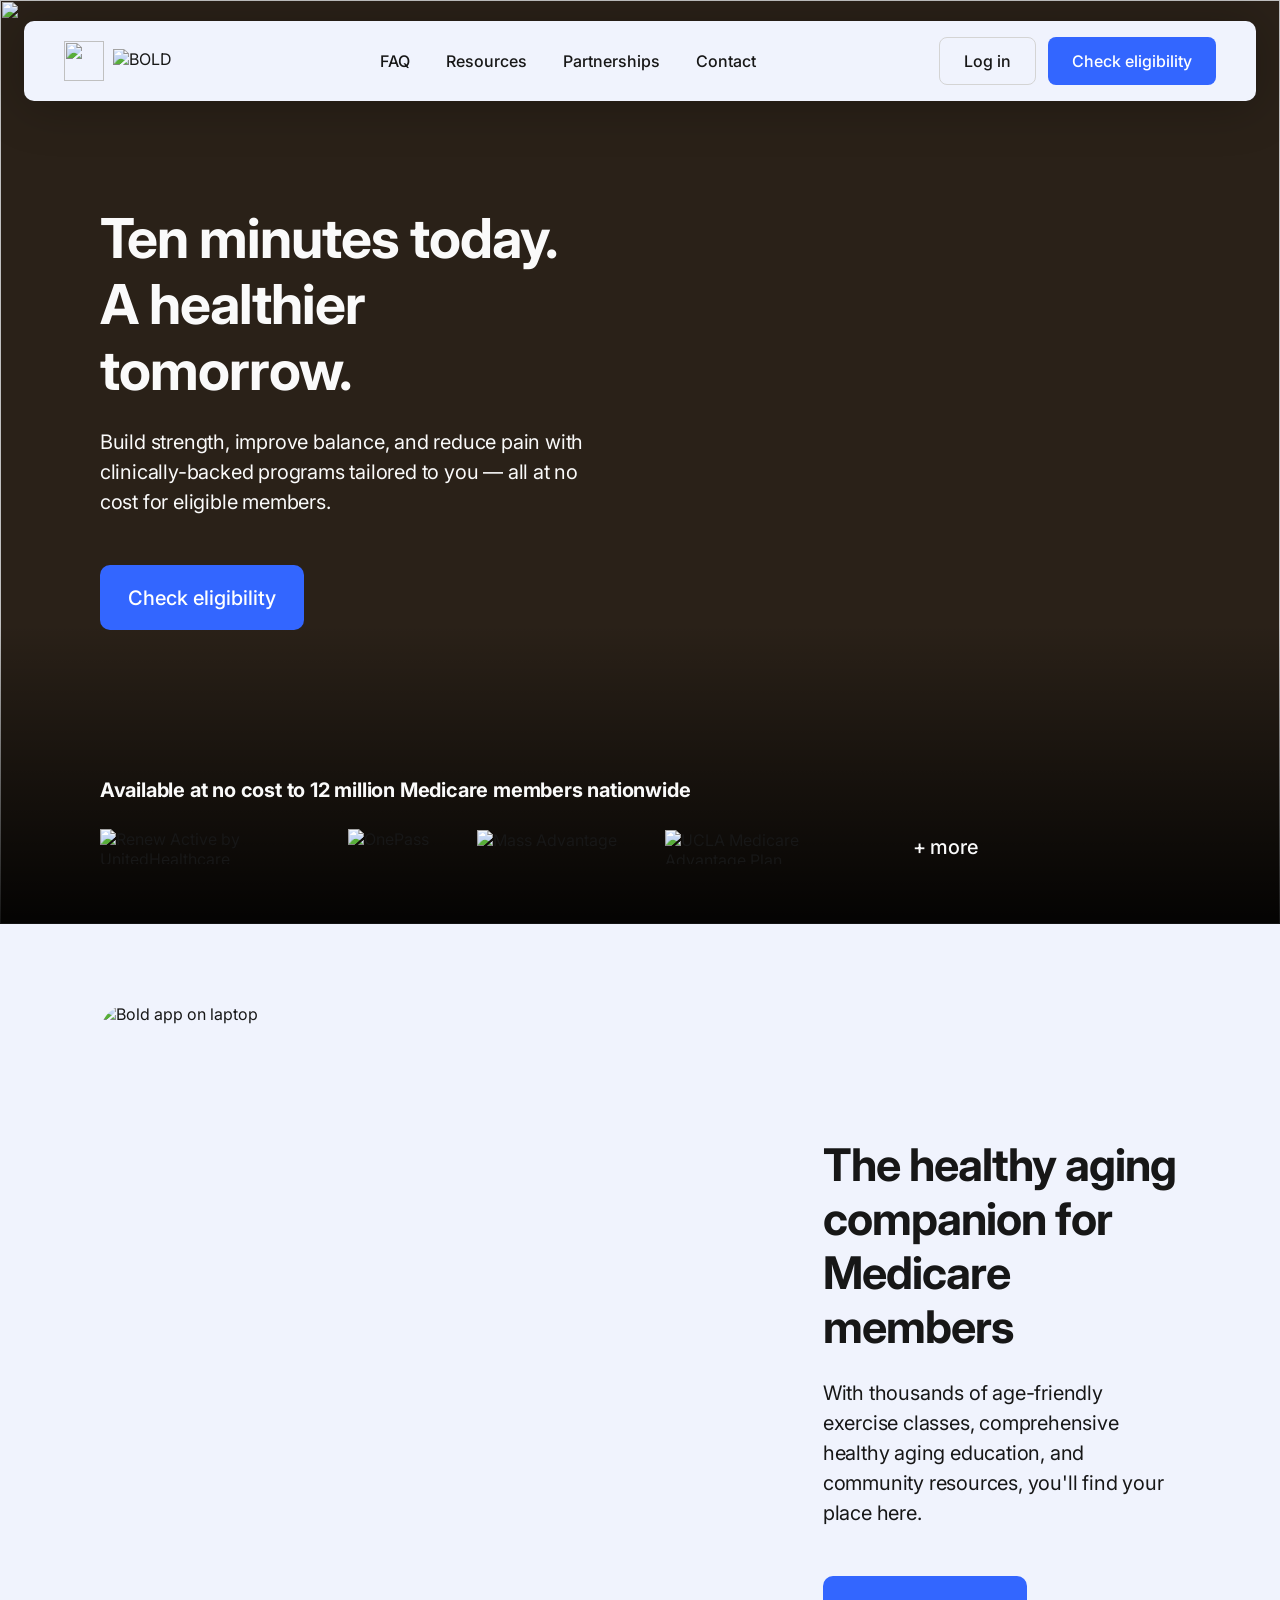
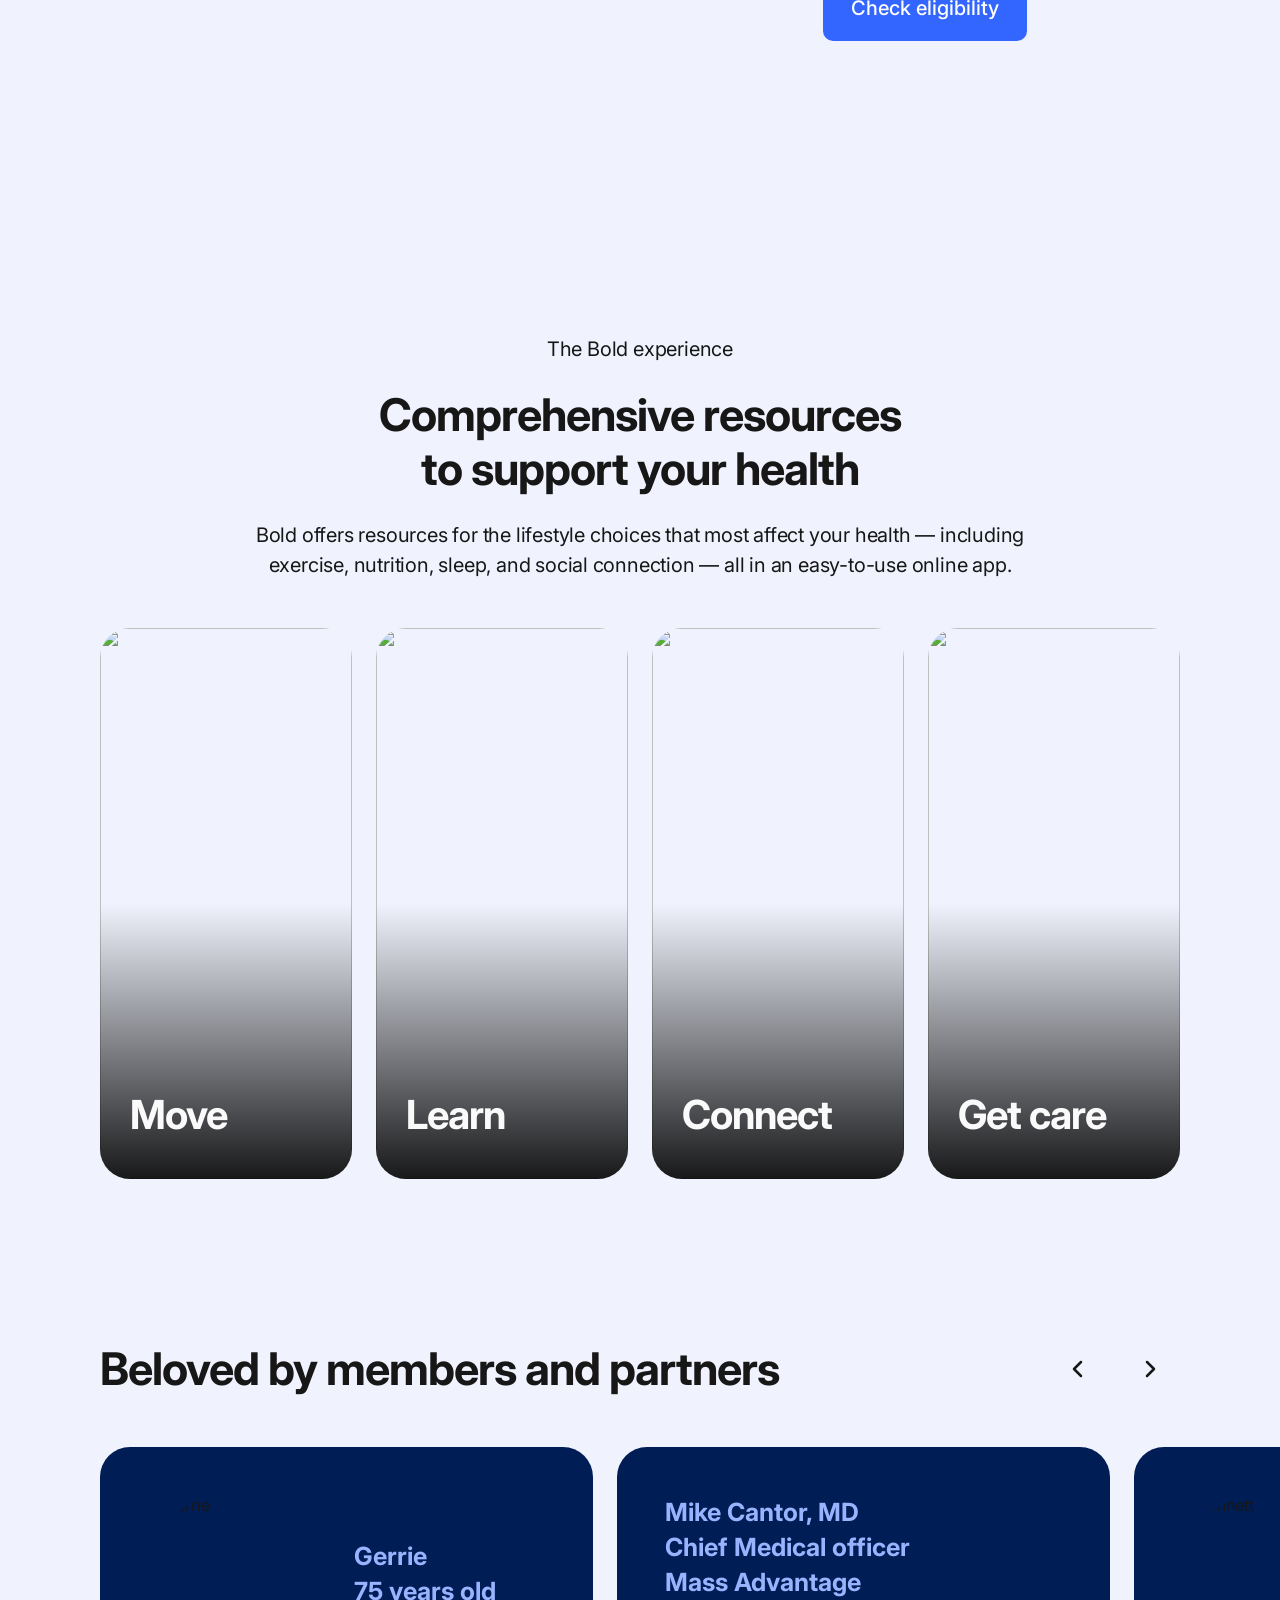
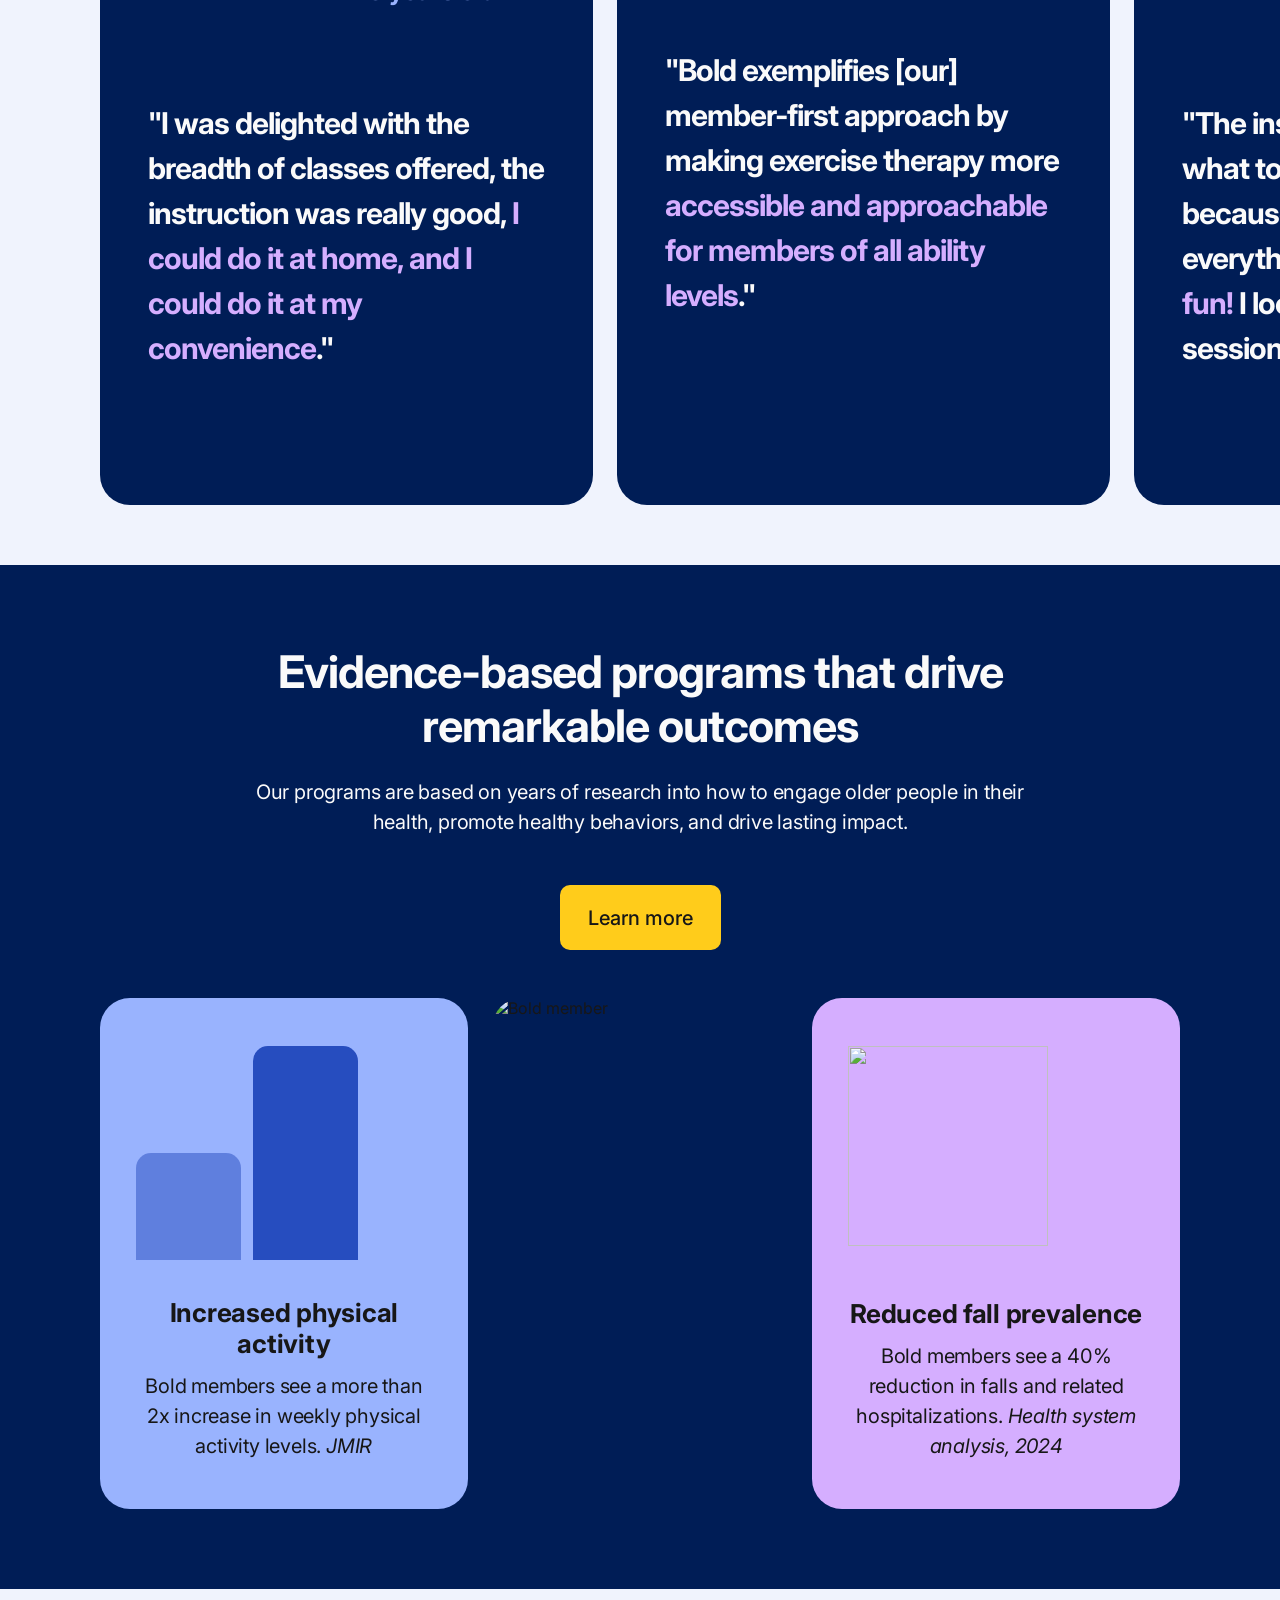
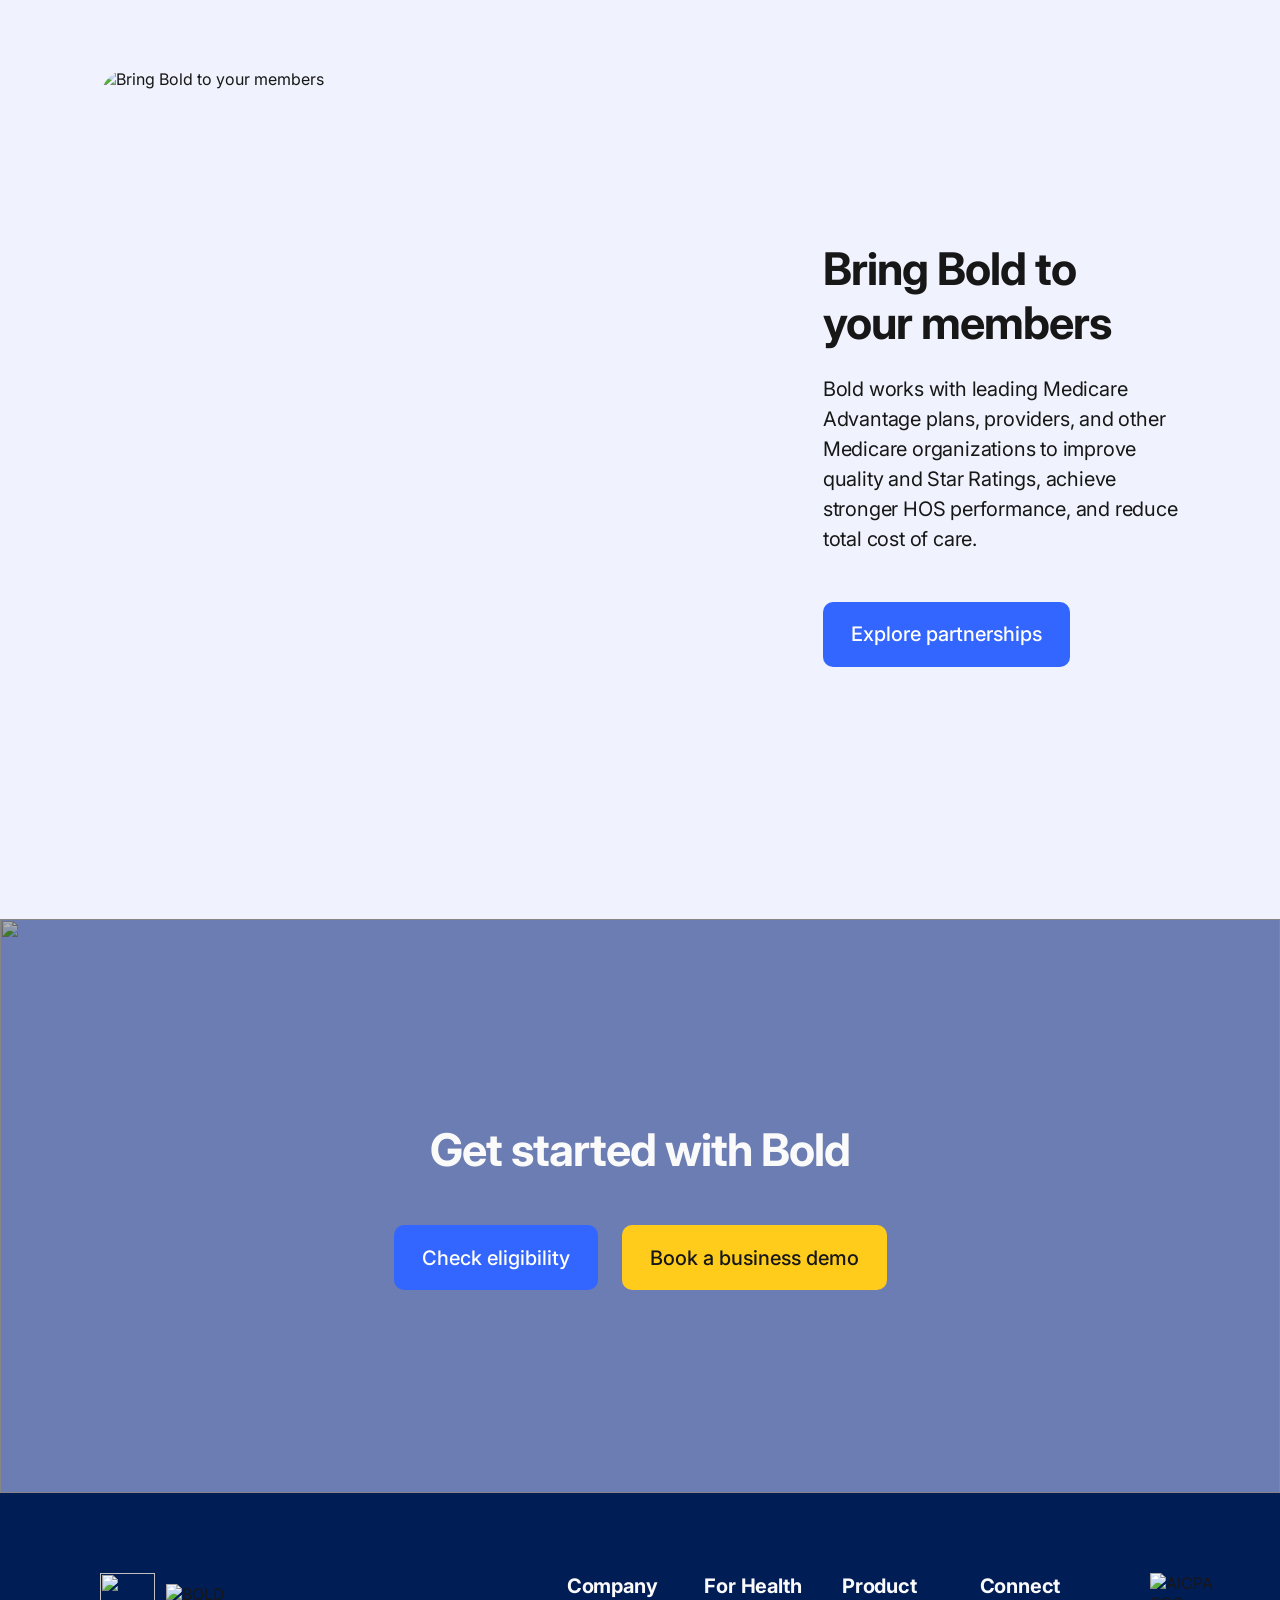
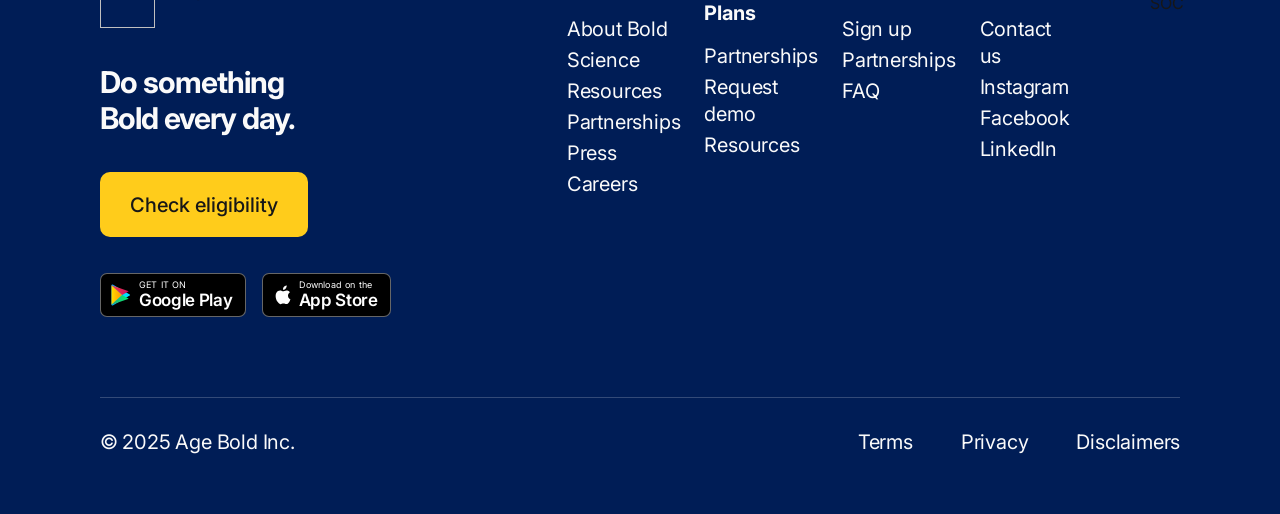
==== commit 4183333c: "Add AI-powered plan generation, loading screen, and conditional onboarding steps - Integrate Claude " ====
--- a/dynamic-header/index.html
+++ b/dynamic-header/index.html
@@ -16,7 +16,6 @@
       background: #f0f3fd;
       color: #171717;
       -webkit-font-smoothing: antialiased;
-      min-width: 1280px;
     }
     img { display: block; }
     a { text-decoration: none; color: inherit; }
@@ -44,7 +43,7 @@
     .nav-wrap {
       position: fixed; top: 21px; left: 50%;
       transform: translateX(-50%);
-      width: 1360px; z-index: 100;
+      width: calc(100% - 48px); max-width: 1360px; z-index: 100;
     }
     .nav-bar {
       background: #f0f3fd;
@@ -114,7 +113,7 @@
       pointer-events: none;
     }
     .hero-content {
-      position: absolute; left: 112px; top: 205px; width: 568px;
+      position: absolute; left: clamp(48px, 7.8vw, 112px); top: 205px; width: clamp(320px, 40vw, 568px);
     }
     .hero-title {
       font-size: 55px; font-weight: 700; color: #fafafa;
@@ -127,7 +126,7 @@
       max-width: 503px; margin-bottom: 48px;
     }
     .hero-bottom {
-      position: absolute; left: 112px; bottom: 60px;
+      position: absolute; left: clamp(48px, 7.8vw, 112px); bottom: 60px;
     }
     .hero-available {
       font-size: 20px; font-weight: 700; color: #fafafa;
@@ -144,6 +143,7 @@
     .hero-partners-strip { display: none; }
     .res-card-content { display: none; }
     .res-carousel-nav { display: none; }
+    .testi-carousel-nav { display: none; }
     .mobile-menu { display: none; }
 
     /* ── MODULE 2 – HEALTHY AGING ───────────────────────── */
@@ -152,7 +152,7 @@
       padding: 80px 0;
     }
     .mod-healthy-inner {
-      max-width: 1440px; margin: 0 auto; padding: 0 112px;
+      max-width: 1440px; margin: 0 auto; padding: 0 clamp(48px, 7.8vw, 112px);
       display: flex; align-items: center; gap: 127px;
     }
     .mod-photo-frame {
@@ -181,7 +181,7 @@
       padding: 0 0 80px;
     }
     .resources-inner {
-      max-width: 1440px; margin: 0 auto; padding: 0 112px;
+      max-width: 1440px; margin: 0 auto; padding: 0 clamp(48px, 7.8vw, 112px);
     }
     .resources-header {
       max-width: 802px; margin: 0 auto 48px; text-align: center;
@@ -227,7 +227,7 @@
       padding: 80px 0 60px;
     }
     .testi-header {
-      max-width: 1440px; margin: 0 auto; padding: 0 112px 48px;
+      max-width: 1440px; margin: 0 auto; padding: 0 clamp(48px, 7.8vw, 112px) 48px;
       display: flex; align-items: center; justify-content: space-between;
     }
     .testi-heading {
@@ -242,7 +242,7 @@
     }
     .testi-nav-btn:hover { background: rgba(0,0,0,0.08); }
     .testi-track-wrap {
-      overflow: hidden; padding: 0 112px;
+      overflow: hidden; padding: 0 clamp(48px, 7.8vw, 112px);
     }
     .testi-track {
       display: flex; gap: 24px;
@@ -278,7 +278,7 @@
       padding: 80px 0;
     }
     .evidence-inner {
-      max-width: 1440px; margin: 0 auto; padding: 0 112px;
+      max-width: 1440px; margin: 0 auto; padding: 0 clamp(48px, 7.8vw, 112px);
     }
     .evidence-header {
       max-width: 802px; margin: 0 auto 48px; text-align: center;
@@ -335,7 +335,7 @@
       padding: 80px 0;
     }
     .bring-inner {
-      max-width: 1440px; margin: 0 auto; padding: 0 112px;
+      max-width: 1440px; margin: 0 auto; padding: 0 clamp(48px, 7.8vw, 112px);
       display: flex; align-items: center; gap: 127px;
     }
     .bring-photo {
@@ -381,7 +381,7 @@
       padding: 80px 0 60px;
     }
     .footer-inner {
-      max-width: 1440px; margin: 0 auto; padding: 0 112px;
+      max-width: 1440px; margin: 0 auto; padding: 0 clamp(48px, 7.8vw, 112px);
     }
     .footer-top {
       display: flex; gap: 80px; margin-bottom: 80px; align-items: flex-start;
@@ -462,11 +462,10 @@
     }
     .footer-legal a:hover { color: #99b3fe; }
 
-/* ── MOBILE RESPONSIVE ─────────────────────────────── */
-@media (max-width: 767px) {
+/* ── NAV: switch to hamburger at ≤1023px ───────────── */
+@media (max-width: 1023px) {
   body { min-width: 0; }
 
-  /* NAV */
   .nav-wrap {
     position: fixed; top: 0; left: 0; right: 0; width: 100%;
     transform: none;
@@ -500,7 +499,6 @@
   }
   .nav-hamburger img { width: 30px; height: 30px; }
 
-  /* MOBILE MENU */
   .mobile-menu {
     position: fixed; top: 50px; left: 0; right: 0; bottom: 0;
     background: #fff; z-index: 99; padding: 24px 20px;
@@ -523,6 +521,12 @@
     font-size: 16px; font-weight: 600; color: #171717;
   }
   .mobile-menu .btn-blue { height: 48px; font-size: 16px; width: 100%; border-radius: 10px; }
+  /* Push hero down to clear the flat nav bar */
+  .hero { margin-top: 50px; }
+}
+
+/* ── MOBILE LAYOUT ──────────────────────────────────── */
+@media (max-width: 767px) {
 
   /* HERO */
   .hero { height: 592px; margin-top: 50px; background: #2a2118; }
@@ -572,22 +576,29 @@
 
   /* RESOURCES */
   .resources { padding: 0 0 72px; }
-  .resources-inner { padding: 0 25px; }
-  .resources-header { max-width: none; padding-top: 72px; margin-bottom: 30px; }
+  .resources-inner { padding: 0; }
+  .resources-header { max-width: none; padding-top: 72px; margin-bottom: 30px; padding-left: 25px; padding-right: 25px; }
   .resources-eyebrow { font-size: 16px; line-height: 24px; letter-spacing: -0.16px; margin-bottom: 24px; }
   .resources-title { font-size: 30px; line-height: 36px; letter-spacing: -0.5px; margin-bottom: 24px; }
   .resources-body { font-size: 16px; line-height: 24px; letter-spacing: -0.16px; }
   .resource-cards {
-    overflow: hidden;
-  }
+    overflow-x: auto;
+    -webkit-overflow-scrolling: touch;
+    scroll-snap-type: x mandatory;
+    scrollbar-width: none;
+  }
+  .resource-cards::-webkit-scrollbar { display: none; }
   .resource-cards-inner {
-    display: flex; gap: 0;
-    transition: transform 0.4s cubic-bezier(.4,0,.2,1);
+    display: flex; gap: 16px;
+    padding: 0 25px 8px;
+    width: max-content;
+    transition: none;
+    transform: none !important;
   }
   .res-card {
-    flex: none; width: 325px; height: 433px; border-radius: 20px;
+    flex: none; width: 280px; height: 400px; border-radius: 20px;
     padding: 24px; justify-content: flex-end; flex-direction: column;
-    gap: 24px;
+    gap: 24px; scroll-snap-align: start;
   }
   .res-card-label { display: none; }
   .res-card-content { display: flex; flex-direction: column; gap: 24px; position: relative; z-index: 1; }
@@ -595,21 +606,33 @@
   .res-card-desc { font-size: 14px; font-weight: 400; color: #fafafa; line-height: 20px; }
   .res-card-cta { height: 48px; font-size: 16px; width: 100%; border-radius: 10px; }
   .res-carousel-nav {
-    display: flex; gap: 10px; justify-content: center; margin-top: 24px;
+    display: flex;
+    gap: 12px;
+    justify-content: center;
+    margin-top: 20px;
+    padding-bottom: 8px;
   }
   .res-nav-btn {
-    width: 32px; height: 32px; border-radius: 50%;
+    width: 40px; height: 40px; border-radius: 50%;
     display: flex; align-items: center; justify-content: center;
-    background: none; border: none; cursor: pointer; padding: 0;
-  }
-  .res-nav-btn img { width: 32px; height: 32px; }
+    background: #3366ff; border: none; cursor: pointer; padding: 0;
+    flex-shrink: 0;
+  }
+  .res-nav-btn:hover { background: #2255ee; }
+  .res-nav-btn img { width: 20px; height: 20px; filter: brightness(0) invert(1); }
 
   /* TESTIMONIALS */
   .testimonials { padding: 72px 0 72px; }
   .testi-header { padding: 0 25px 30px; flex-direction: column; align-items: flex-start; gap: 16px; }
   .testi-heading { font-size: 30px; line-height: 36px; letter-spacing: -0.5px; }
-  .testi-nav-btns { margin-top: 0; }
-  .testi-nav-btn { width: 32px; height: 32px; }
+  .testi-nav-btns { display: none; }
+  .testi-carousel-nav {
+    display: flex;
+    gap: 12px;
+    justify-content: center;
+    margin-top: 20px;
+    padding-bottom: 8px;
+  }
   .testi-track-wrap { padding: 0 25px; }
   .testi-card {
     width: 325px; height: 433px; border-radius: 20px;
@@ -696,10 +719,10 @@
   <nav class="nav-bar">
     <a href="index.html" class="nav-logo">
       <div class="nav-logo-lines">
-        <img src="nav-logo-lines.svg" alt="" />
+        <img src="assets/logos/nav-logo-lines.svg" alt="" />
       </div>
       <div class="nav-logo-text">
-        <img src="nav-logo-text.svg" alt="BOLD" />
+        <img src="assets/logos/nav-logo-text.svg" alt="BOLD" />
       </div>
     </a>
     <div class="nav-links">
@@ -713,7 +736,7 @@
       <a href="check-eligibility.html" class="nav-signup">Check eligibility</a>
       <a href="check-eligibility.html" class="nav-enroll">Enroll</a>
       <button class="nav-hamburger" onclick="toggleMenu()" aria-label="Menu">
-        <img src="icon-menu.svg" alt="" />
+        <img src="assets/icons/icon-menu.svg" alt="" />
       </button>
     </div>
   </nav>
@@ -734,8 +757,8 @@
      HERO
 ══════════════════════════════════════════════════════ -->
 <section class="hero">
-  <img class="hero-bg" src="hero-bg.jpg" alt="" />
-  <img class="hero-bg-mobile" src="hero-bg.jpg" alt="" />
+  <img class="hero-bg" src="assets/images/hero-bg.jpg" alt="" />
+  <img class="hero-bg-mobile" src="assets/images/hero-bg.jpg" alt="" />
   <div class="hero-gradient"></div>
 
   <div class="hero-content">
@@ -747,10 +770,10 @@
   <div class="hero-bottom">
     <p class="hero-available">Available at no cost to 12 million Medicare members nationwide</p>
     <div class="hero-partners">
-      <img src="partner-renewactive.svg" alt="Renew Active by UnitedHealthcare" />
-      <img src="partner-onepass.svg" alt="OnePass" />
-      <img src="partner-massadvantage.png" alt="Mass Advantage" style="height:34px" />
-      <img src="partner-ucla.svg" alt="UCLA Medicare Advantage Plan" style="height:34px" />
+      <img src="assets/partners/partner-renewactive.svg" alt="Renew Active by UnitedHealthcare" />
+      <img src="assets/partners/partner-onepass.svg" alt="OnePass" />
+      <img src="assets/partners/partner-massadvantage.png" alt="Mass Advantage" style="height:34px" />
+      <img src="assets/partners/partner-ucla.svg" alt="UCLA Medicare Advantage Plan" style="height:34px" />
       <span class="hero-more">+ more</span>
     </div>
   </div>
@@ -760,10 +783,10 @@
 <div class="hero-partners-strip">
   <p class="hero-available-strip">Available at no cost to 12 million Medicare members nationwide</p>
   <div class="hero-partners-row">
-    <img src="partner-renewactive.svg" alt="Renew Active" />
-    <img src="partner-onepass.svg" alt="OnePass" />
-    <img src="partner-massadvantage.png" alt="Mass Advantage" />
-    <img src="partner-ucla.svg" alt="UCLA" />
+    <img src="assets/partners/partner-renewactive.svg" alt="Renew Active" />
+    <img src="assets/partners/partner-onepass.svg" alt="OnePass" />
+    <img src="assets/partners/partner-massadvantage.png" alt="Mass Advantage" />
+    <img src="assets/partners/partner-ucla.svg" alt="UCLA" />
     <span class="hero-more-strip">+ more</span>
   </div>
 </div>
@@ -774,7 +797,7 @@
 <section class="mod-healthy">
   <div class="mod-healthy-inner">
     <div class="mod-photo-frame">
-      <img src="laptop.jpg" alt="Bold app on laptop" />
+      <img src="assets/images/laptop.jpg" alt="Bold app on laptop" />
     </div>
     <div class="mod-text">
       <h2 class="section-title">The healthy aging companion for Medicare members</h2>
@@ -797,34 +820,34 @@
     <div class="resource-cards">
       <div class="resource-cards-inner" id="res-track">
         <div class="res-card">
-          <img class="res-card-bg" src="card-move.jpg" alt="" />
+          <img class="res-card-bg" src="assets/images/card-move.jpg" alt="" />
           <div class="res-card-grad"></div>
           <span class="res-card-label">Move</span>
           <div class="res-card-content"><p class="res-card-title">Move</p><p class="res-card-desc">Build strength, improve balance, and reduce pain with thousands of exercise classes taught by experienced trainers.</p><a href="check-eligibility.html" class="btn-blue res-card-cta">Check eligibility</a></div>
         </div>
         <div class="res-card">
-          <img class="res-card-bg" src="card-learn.jpg" alt="" />
+          <img class="res-card-bg" src="assets/images/card-learn.jpg" alt="" />
           <div class="res-card-grad"></div>
           <span class="res-card-label">Learn</span>
           <div class="res-card-content"><p class="res-card-title">Learn</p><p class="res-card-desc">Explore nutrition, sleep, mental wellness, and more through Bold's library of expert-led healthy aging content.</p><a href="check-eligibility.html" class="btn-blue res-card-cta">Check eligibility</a></div>
         </div>
         <div class="res-card">
-          <img class="res-card-bg" src="card-connect.jpg" alt="" />
+          <img class="res-card-bg" src="assets/images/card-connect.jpg" alt="" />
           <div class="res-card-grad"></div>
           <span class="res-card-label">Connect</span>
           <div class="res-card-content"><p class="res-card-title">Connect</p><p class="res-card-desc">Find community, make friends, and share your journey with millions of Bold members across the country.</p><a href="check-eligibility.html" class="btn-blue res-card-cta">Check eligibility</a></div>
         </div>
         <div class="res-card">
-          <img class="res-card-bg" src="card-getcare.jpg" alt="" />
+          <img class="res-card-bg" src="assets/images/card-getcare.jpg" alt="" />
           <div class="res-card-grad"></div>
           <span class="res-card-label">Get care</span>
           <div class="res-card-content"><p class="res-card-title">Get care</p><p class="res-card-desc">Get connected to the care you need — from telehealth to specialists — all in one convenient place.</p><a href="check-eligibility.html" class="btn-blue res-card-cta">Check eligibility</a></div>
         </div>
       </div>
-      <div class="res-carousel-nav">
-        <button class="res-nav-btn" onclick="slideRes(-1)" aria-label="Previous"><img src="icon-caret-left.svg" alt="" /></button>
-        <button class="res-nav-btn" onclick="slideRes(1)" aria-label="Next"><img src="icon-caret-right.svg" alt="" /></button>
-      </div>
+    </div>
+    <div class="res-carousel-nav">
+      <button class="res-nav-btn" onclick="slideRes(-1)" aria-label="Previous"><img src="assets/icons/icon-caret-left.svg" alt="" /></button>
+      <button class="res-nav-btn" onclick="slideRes(1)" aria-label="Next"><img src="assets/icons/icon-caret-right.svg" alt="" /></button>
     </div>
   </div>
 </section>
@@ -855,7 +878,7 @@
       <div class="testi-card">
         <div class="testi-person">
           <div class="testi-avatar">
-            <img src="photo-gerrie.jpg" alt="Gerrie" />
+            <img src="assets/images/photo-gerrie.jpg" alt="Gerrie" />
           </div>
           <div class="testi-name">Gerrie<br>75 years old</div>
         </div>
@@ -874,7 +897,7 @@
       <div class="testi-card">
         <div class="testi-person">
           <div class="testi-avatar">
-            <img src="photo-bennett.jpg" alt="Bennett" />
+            <img src="assets/images/photo-bennett.jpg" alt="Bennett" />
           </div>
           <div class="testi-name">Bennett<br>66 years old</div>
         </div>
@@ -885,7 +908,7 @@
       <div class="testi-card">
         <div class="testi-person">
           <div class="testi-avatar">
-            <img src="photo-susan.jpg" alt="Susan" />
+            <img src="assets/images/photo-susan.jpg" alt="Susan" />
           </div>
           <div class="testi-name">Susan<br>66 years old</div>
         </div>
@@ -896,7 +919,7 @@
       <div class="testi-card">
         <div class="testi-person">
           <div class="testi-avatar">
-            <img src="photo-kay.jpg" alt="Kay" />
+            <img src="assets/images/photo-kay.jpg" alt="Kay" />
           </div>
           <div class="testi-name">Kay<br>72 years old</div>
         </div>
@@ -904,6 +927,10 @@
       </div>
 
     </div>
+  </div>
+  <div class="testi-carousel-nav">
+    <button class="res-nav-btn" onclick="slideTesti(-1)" aria-label="Previous"><img src="assets/icons/icon-caret-left.svg" alt="" /></button>
+    <button class="res-nav-btn" onclick="slideTesti(1)" aria-label="Next"><img src="assets/icons/icon-caret-right.svg" alt="" /></button>
   </div>
 </section>
 
@@ -931,12 +958,12 @@
 
       <!-- Center: full photo -->
       <div class="ev-card ev-card-photo">
-        <img src="evidence-center.jpg" alt="Bold member" />
+        <img src="assets/images/evidence-center.jpg" alt="Bold member" />
       </div>
 
       <!-- Right: lavender + pie chart -->
       <div class="ev-card ev-card-lavender">
-        <img src="evidence-pie.svg" alt="" class="ev-pie" />
+        <img src="assets/icons/evidence-pie.svg" alt="" class="ev-pie" />
         <p class="ev-stat-title">Reduced fall prevalence</p>
         <p class="ev-stat-body">Bold members see a 40% reduction in falls and related hospitalizations. <em>Health system analysis, 2024</em></p>
       </div>
@@ -951,7 +978,7 @@
 <section class="bring">
   <div class="bring-inner">
     <div class="bring-photo">
-      <img src="bring-bold.jpg" alt="Bring Bold to your members" />
+      <img src="assets/images/bring-bold.jpg" alt="Bring Bold to your members" />
     </div>
     <div class="bring-text">
       <h2 class="section-title">Bring Bold to<br>your members</h2>
@@ -966,7 +993,7 @@
 ══════════════════════════════════════════════════════ -->
 <section class="cta">
   <div class="cta-bg">
-    <img src="cta-bg.jpg" alt="" />
+    <img src="assets/images/cta-bg.jpg" alt="" />
   </div>
   <div class="cta-overlay"></div>
   <div class="cta-content">
@@ -988,8 +1015,8 @@
       <!-- Brand column -->
       <div class="footer-brand">
         <a href="index.html" class="footer-logo">
-          <div class="logo-lines"><img src="footer-logo-lines.svg" alt="" /></div>
-          <div class="logo-text"><img src="footer-logo-text.svg" alt="BOLD" /></div>
+          <div class="logo-lines"><img src="assets/logos/footer-logo-lines.svg" alt="" /></div>
+          <div class="logo-text"><img src="assets/logos/footer-logo-text.svg" alt="BOLD" /></div>
         </a>
         <p class="footer-tagline">Do something<br>Bold every day.</p>
         <a href="check-eligibility.html" class="btn-yellow" style="width:208px">Check eligibility</a>
@@ -1055,7 +1082,7 @@
       <!-- Link columns -->
       <div class="footer-cols">
         <div class="footer-col">
-          <button class="footer-col-heading" onclick="toggleFooterCol(this)">Company <img src="icon-caret-down.svg" class="footer-caret" /></button>
+          <button class="footer-col-heading" onclick="toggleFooterCol(this)">Company <img src="assets/icons/icon-caret-down.svg" class="footer-caret" /></button>
           <div class="footer-col-links">
             <a href="#">About Bold</a>
             <a href="#">Science</a>
@@ -1066,7 +1093,7 @@
           </div>
         </div>
         <div class="footer-col">
-          <button class="footer-col-heading" onclick="toggleFooterCol(this)">For Health Plans <img src="icon-caret-down.svg" class="footer-caret" /></button>
+          <button class="footer-col-heading" onclick="toggleFooterCol(this)">For Health Plans <img src="assets/icons/icon-caret-down.svg" class="footer-caret" /></button>
           <div class="footer-col-links">
             <a href="#">Partnerships</a>
             <a href="#">Request demo</a>
@@ -1074,7 +1101,7 @@
           </div>
         </div>
         <div class="footer-col">
-          <button class="footer-col-heading" onclick="toggleFooterCol(this)">Product <img src="icon-caret-down.svg" class="footer-caret" /></button>
+          <button class="footer-col-heading" onclick="toggleFooterCol(this)">Product <img src="assets/icons/icon-caret-down.svg" class="footer-caret" /></button>
           <div class="footer-col-links">
             <a href="#">Sign up</a>
             <a href="#">Partnerships</a>
@@ -1082,7 +1109,7 @@
           </div>
         </div>
         <div class="footer-col">
-          <button class="footer-col-heading" onclick="toggleFooterCol(this)">Connect <img src="icon-caret-down.svg" class="footer-caret" /></button>
+          <button class="footer-col-heading" onclick="toggleFooterCol(this)">Connect <img src="assets/icons/icon-caret-down.svg" class="footer-caret" /></button>
           <div class="footer-col-links">
             <a href="#">Contact us</a>
             <a href="#">Instagram</a>
@@ -1095,8 +1122,8 @@
       <!-- Trust badges -->
       <div class="footer-trust">
         <div class="footer-trust-row">
-          <img src="badge-aicpa.svg" alt="AICPA SOC" />
-          <img src="badge-hipaa.svg" alt="HIPAA Compliant" />
+          <img src="assets/partners/badge-aicpa.svg" alt="AICPA SOC" />
+          <img src="assets/partners/badge-hipaa.svg" alt="HIPAA Compliant" />
         </div>
       </div>
 
@@ -1139,10 +1166,12 @@
   let resIdx = 0;
   const RES_TOTAL = 4;
   function slideRes(dir) {
-    resIdx = Math.max(0, Math.min(RES_TOTAL - 1, resIdx + dir));
-    const inner = document.querySelector('.resource-cards-inner');
-    if (inner) inner.style.transform = 'translateX(-' + (resIdx * 325) + 'px)';
-  }
+    const track = document.querySelector('.resource-cards');
+    if (!track) return;
+    const cardW = track.querySelector('.res-card')?.offsetWidth || 280;
+    track.scrollBy({ left: dir * (cardW + 16), behavior: 'smooth' });
+  }
+
 
   // Footer accordion
   function toggleFooterCol(btn) {
